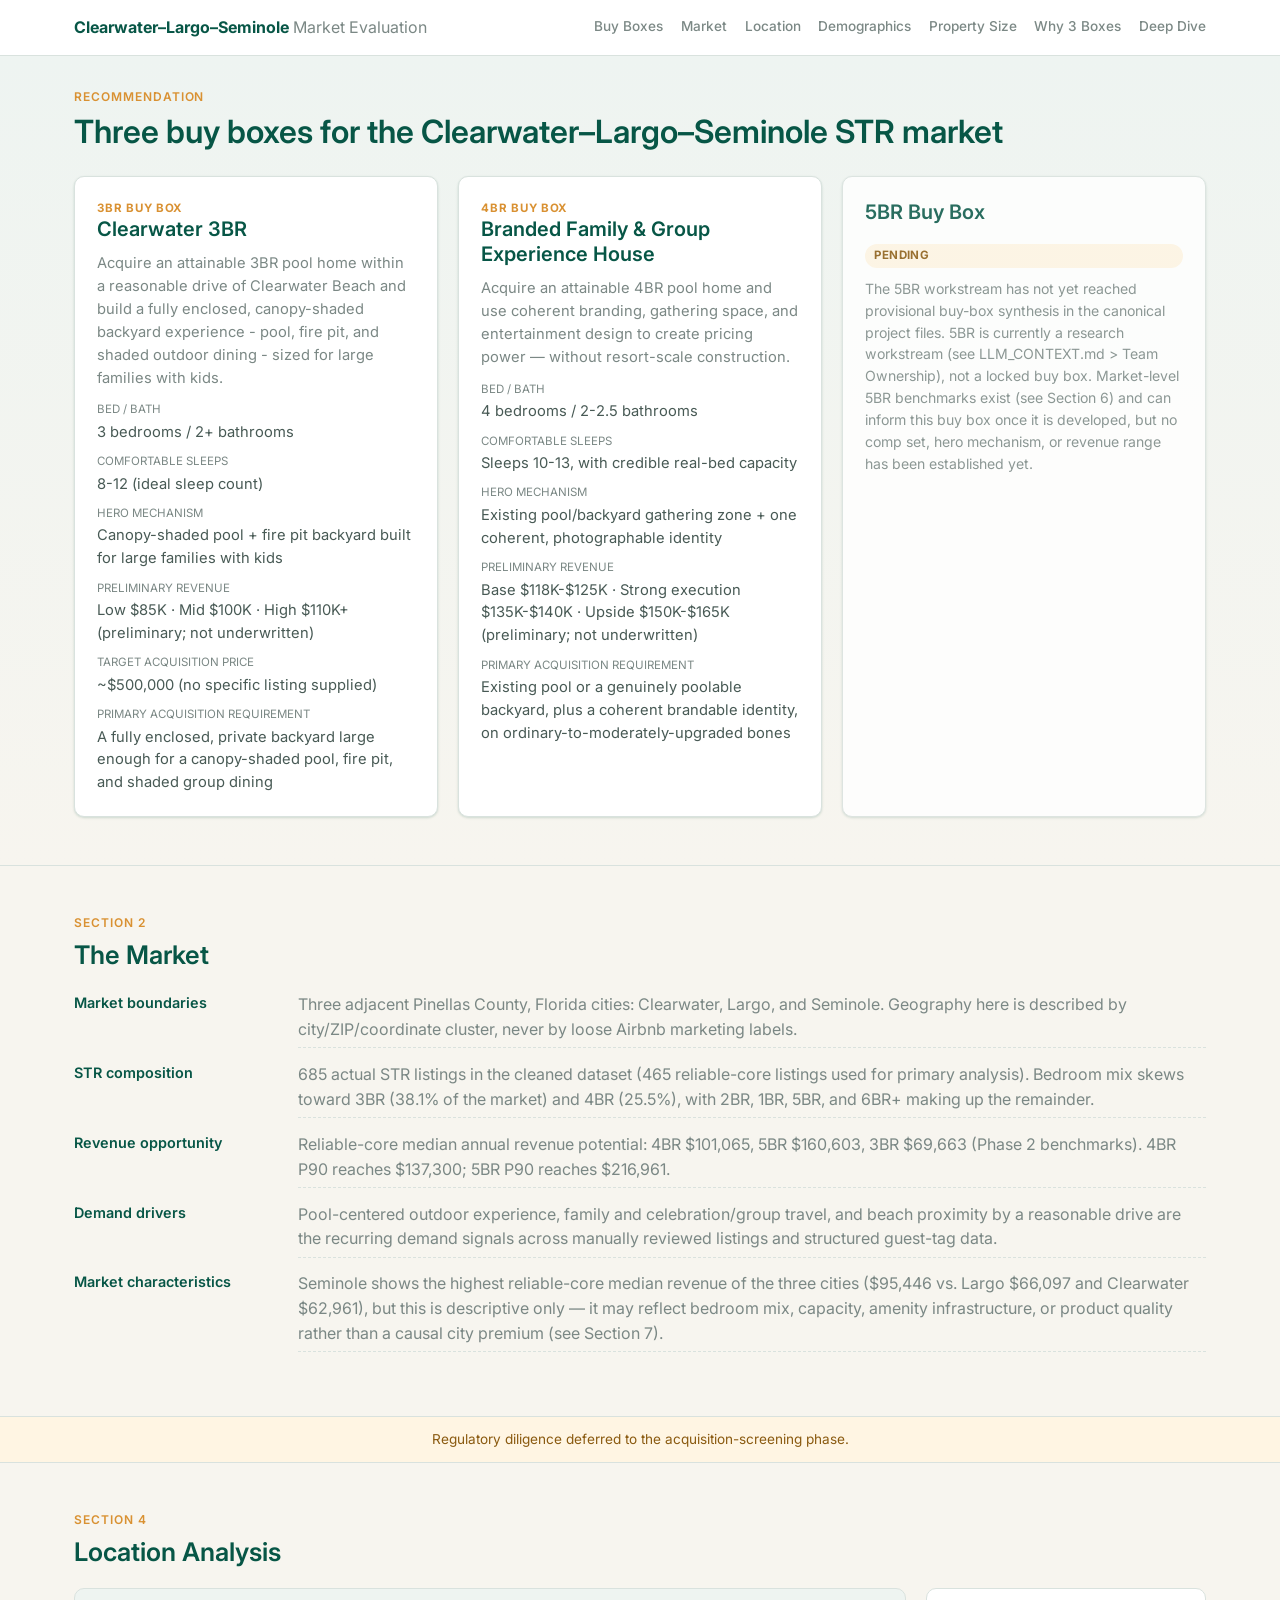
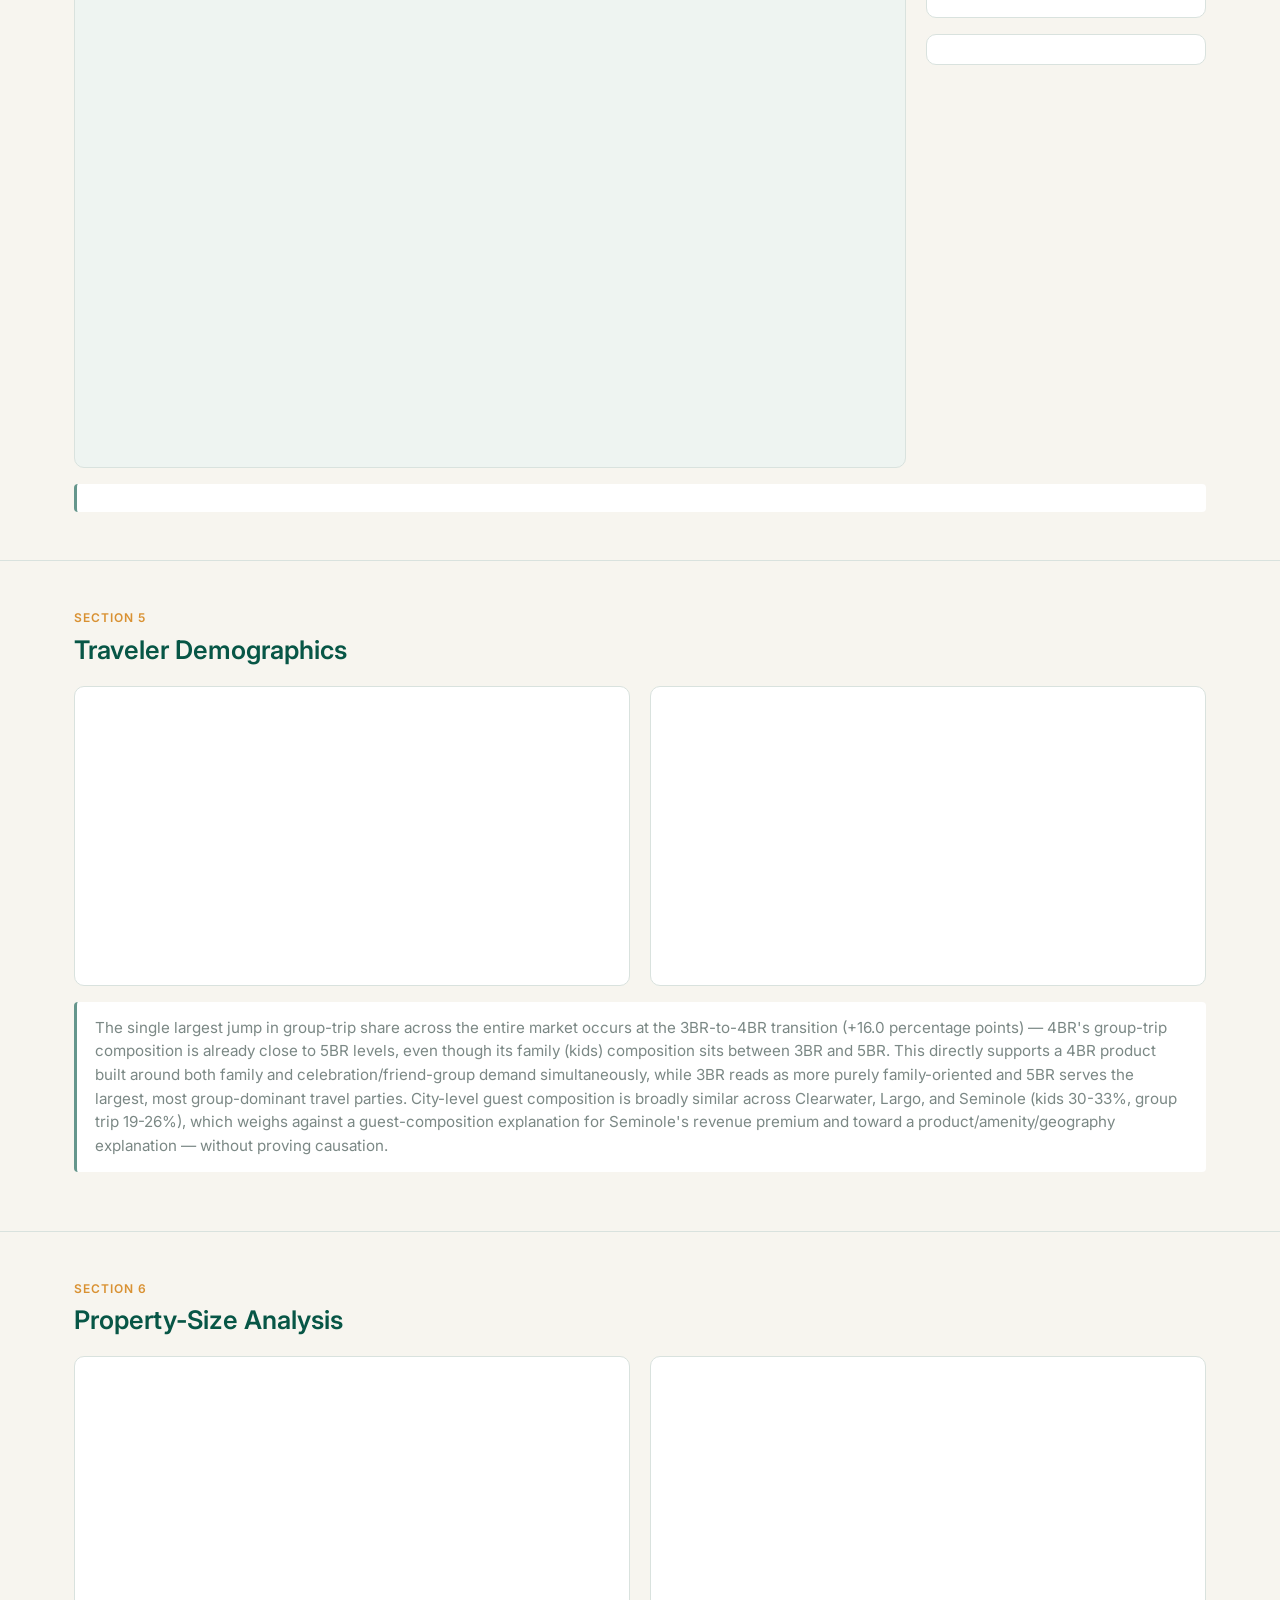
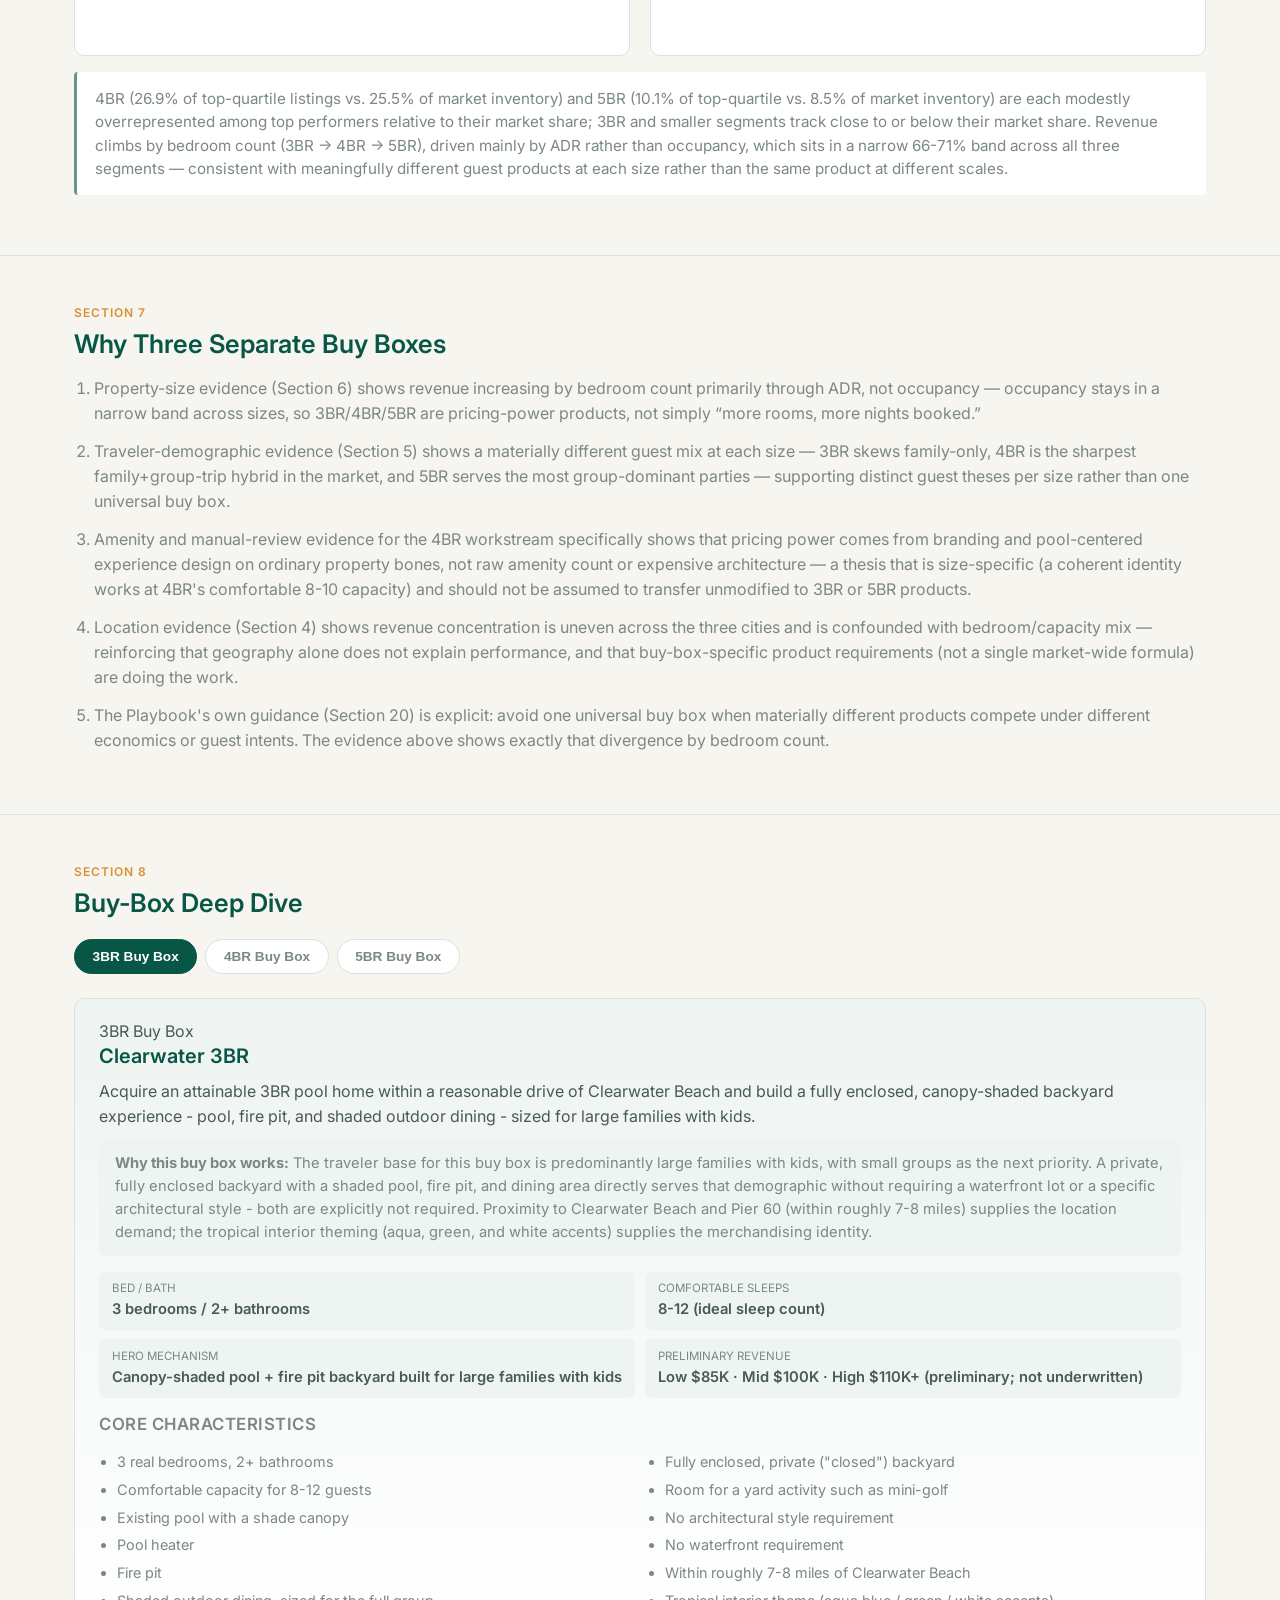
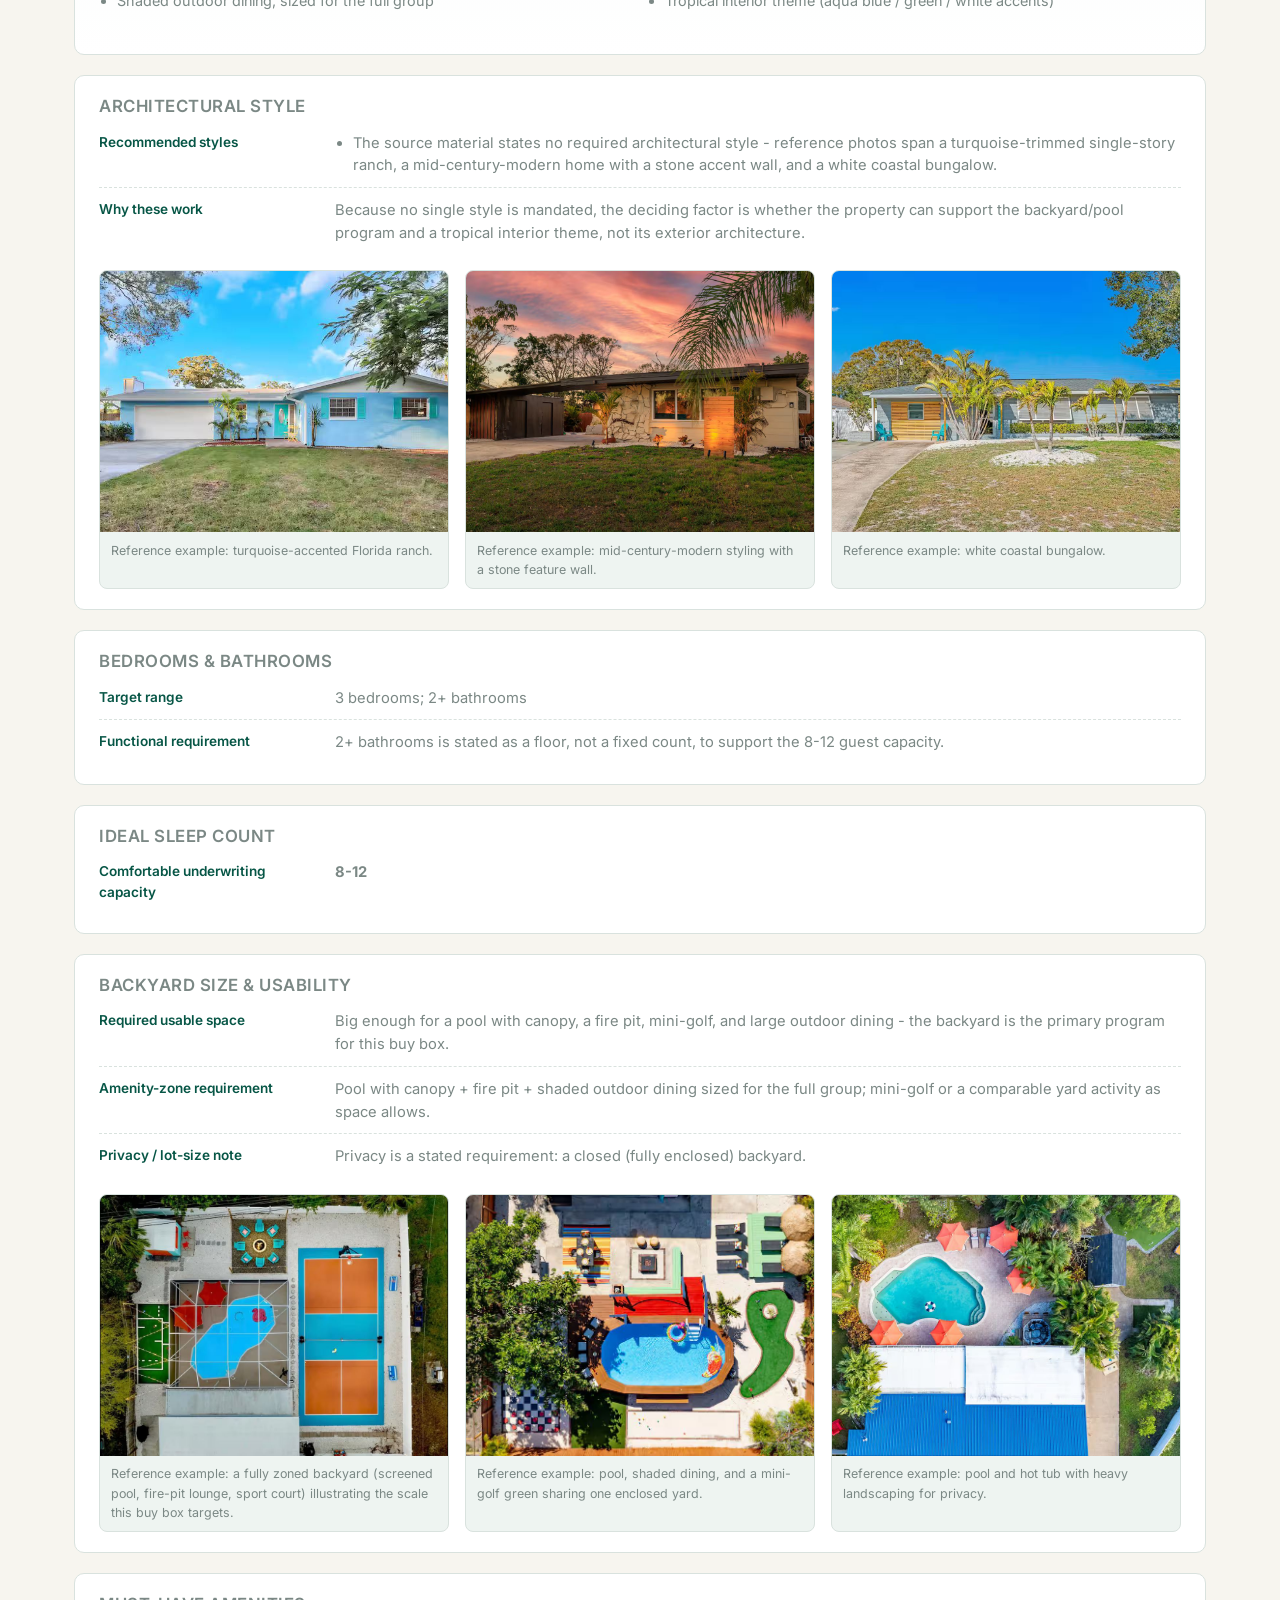
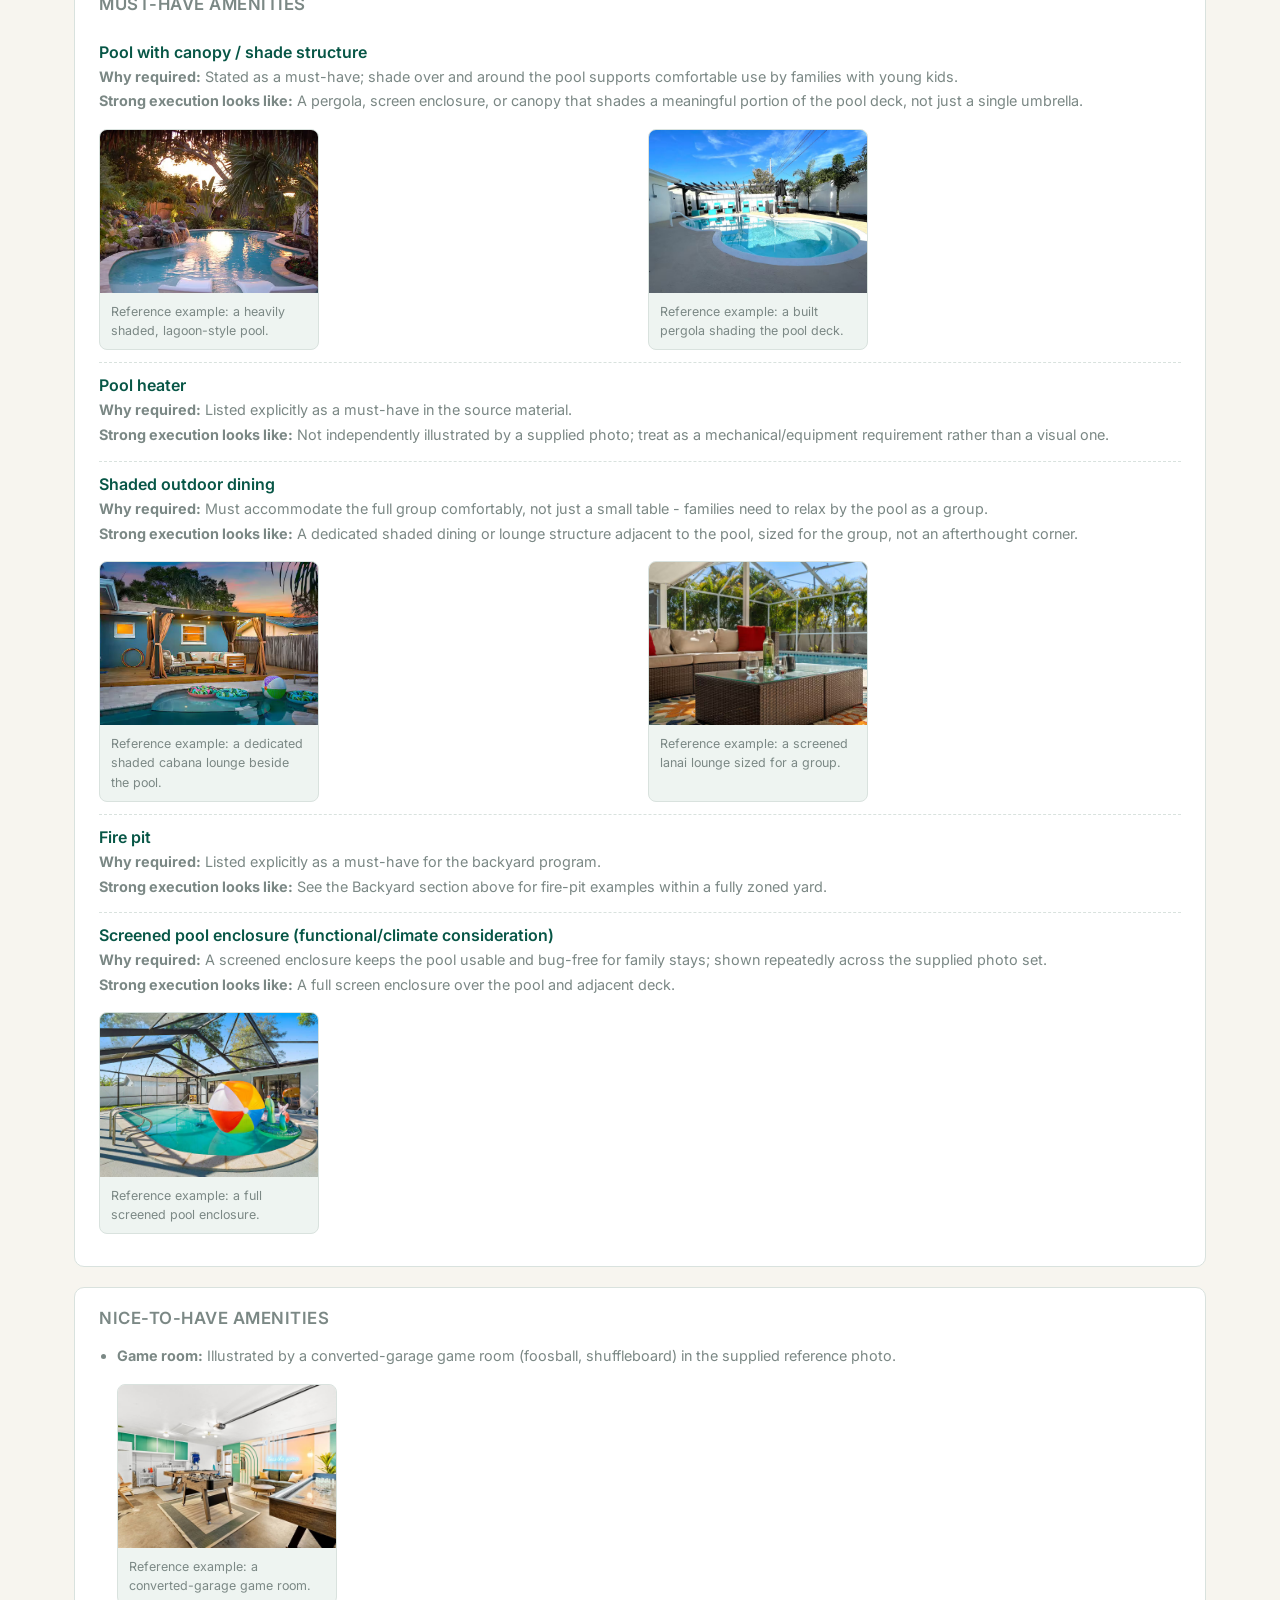
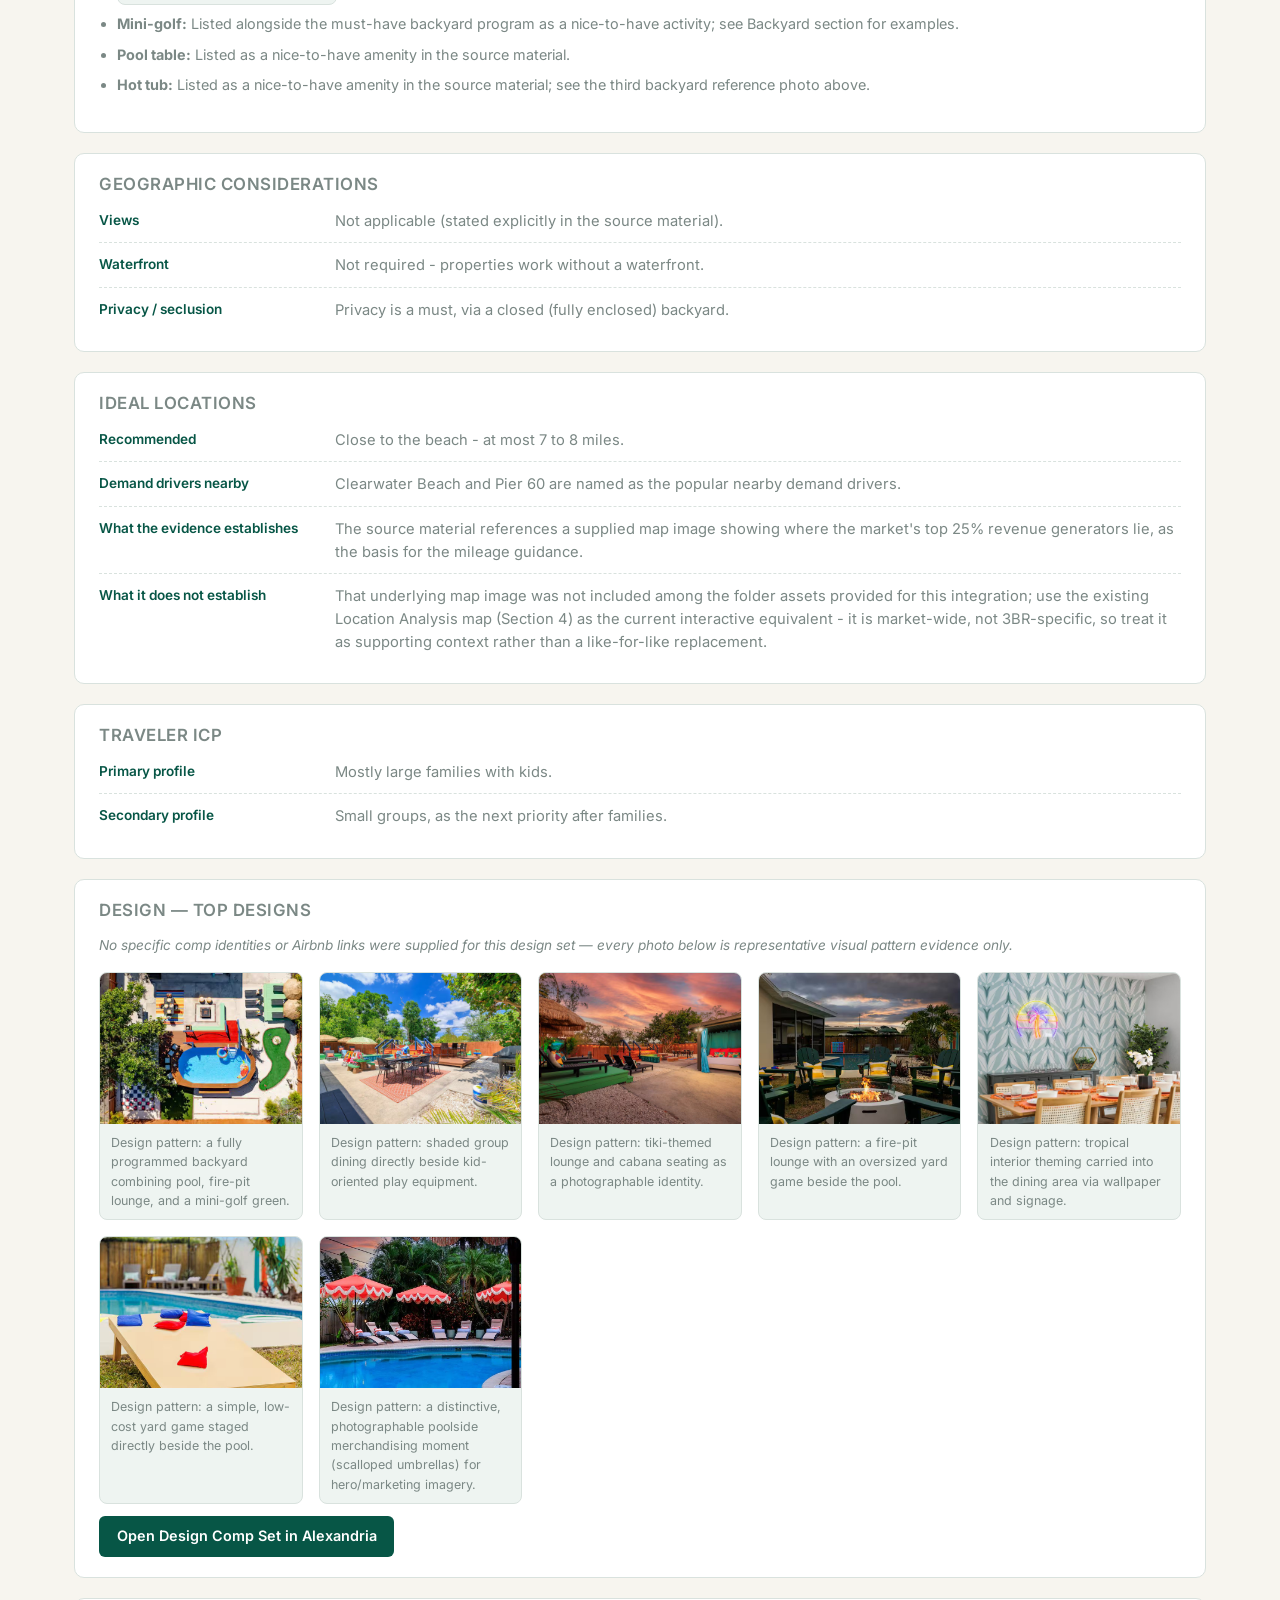
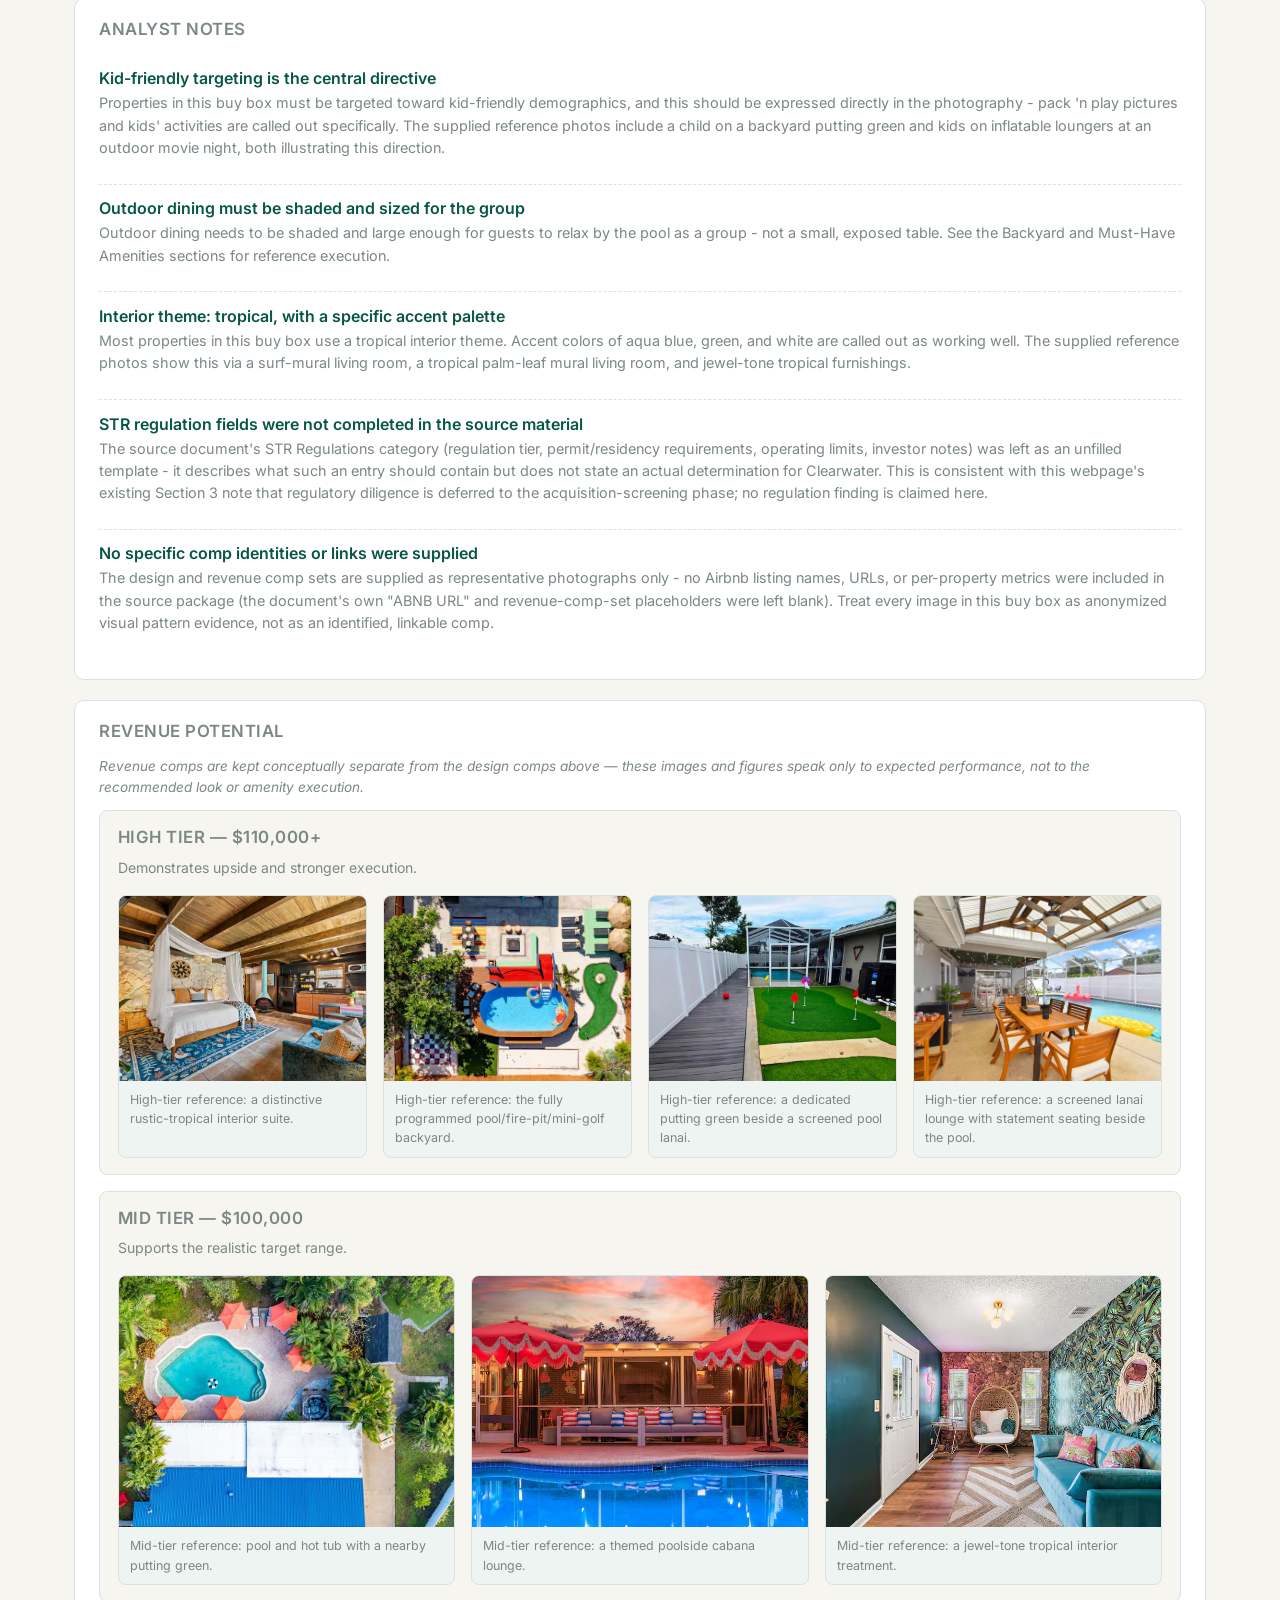
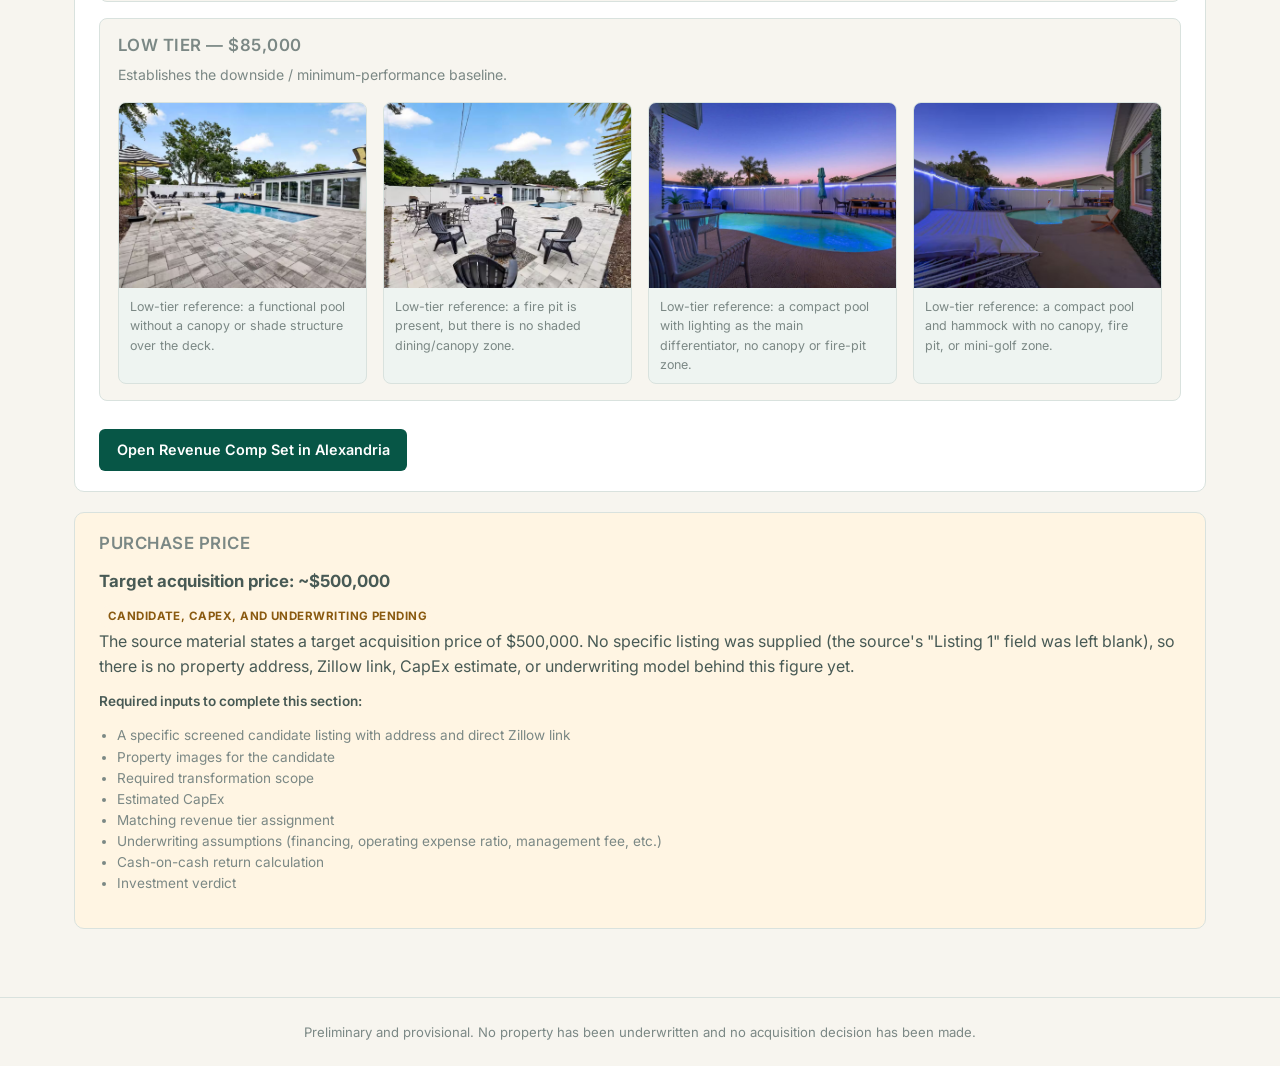
==== index.html @ 5ae0baf9 "Deploy presentation webpage" ====
<!doctype html>
<html lang="en">
<head>
<meta charset="utf-8" />
<meta name="viewport" content="width=device-width, initial-scale=1" />
<title>Clearwater–Largo–Seminole Market Evaluation</title>
<link rel="stylesheet" href="https://unpkg.com/leaflet@1.9.4/dist/leaflet.css" />
<link rel="preconnect" href="https://fonts.googleapis.com" />
<link href="https://fonts.googleapis.com/css2?family=Inter:wght@400;500;600;700&display=swap" rel="stylesheet" />
<link rel="stylesheet" href="css/styles.css" />
</head>
<body>

<header class="site-header">
  <div class="site-header__inner">
    <div class="site-header__title">Clearwater–Largo–Seminole <span>Market Evaluation</span></div>
    <nav class="site-nav">
      <a href="#declaration">Buy Boxes</a>
      <a href="#market">Market</a>
      <a href="#map">Location</a>
      <a href="#demographics">Demographics</a>
      <a href="#property-size">Property Size</a>
      <a href="#justification">Why 3 Boxes</a>
      <a href="#deep-dive">Deep Dive</a>
    </nav>
  </div>
</header>

<main>

  <!-- Section 1: Buy-box declaration -->
  <section id="declaration" class="section section--hero">
    <div class="container">
      <p class="section-kicker">Recommendation</p>
      <h1>Three buy boxes for the Clearwater–Largo–Seminole STR market</h1>
      <div id="buybox-declarations" class="declarations-grid"></div>
    </div>
  </section>

  <!-- Section 2: Market introduction -->
  <section id="market" class="section">
    <div class="container">
      <p class="section-kicker">Section 2</p>
      <h2>The Market</h2>
      <div id="market-intro-body"></div>
    </div>
  </section>

  <!-- Section 3: Regulations (minimal, unobtrusive) -->
  <section id="regulations" class="section section--note">
    <div class="container">
      <p id="regulations-note" class="regulation-note"></p>
    </div>
  </section>

  <!-- Section 4: Location analysis -->
  <section id="map" class="section">
    <div class="container">
      <p class="section-kicker">Section 4</p>
      <h2>Location Analysis</h2>
      <div class="map-layout">
        <div id="leaflet-map" class="map-canvas" role="img" aria-label="Interactive map of Clearwater, Largo, and Seminole STR listings by revenue tier"></div>
        <aside class="map-sidebar">
          <div id="map-legend" class="map-legend"></div>
          <div id="map-filters" class="map-filters"></div>
        </aside>
      </div>
      <div id="map-interpretation" class="section-interpretation"></div>
    </div>
  </section>

  <!-- Section 5: Traveler demographics -->
  <section id="demographics" class="section">
    <div class="container">
      <p class="section-kicker">Section 5</p>
      <h2>Traveler Demographics</h2>
      <div class="chart-row">
        <div class="chart-card"><canvas id="chart-demographics-market"></canvas></div>
        <div class="chart-card"><canvas id="chart-demographics-bedroom"></canvas></div>
      </div>
      <p id="demographics-interpretation" class="section-interpretation"></p>
    </div>
  </section>

  <!-- Section 6: Property-size analysis -->
  <section id="property-size" class="section">
    <div class="container">
      <p class="section-kicker">Section 6</p>
      <h2>Property-Size Analysis</h2>
      <div class="chart-row">
        <div class="chart-card"><canvas id="chart-size-distribution"></canvas></div>
        <div class="chart-card"><canvas id="chart-size-revenue"></canvas></div>
      </div>
      <p id="property-size-interpretation" class="section-interpretation"></p>
    </div>
  </section>

  <!-- Section 7: Justification for the buy-box split -->
  <section id="justification" class="section">
    <div class="container">
      <p class="section-kicker">Section 7</p>
      <h2>Why Three Separate Buy Boxes</h2>
      <ol id="justification-list" class="justification-list"></ol>
    </div>
  </section>

  <!-- Section 8: Deep dive per buy box -->
  <section id="deep-dive" class="section">
    <div class="container">
      <p class="section-kicker">Section 8</p>
      <h2>Buy-Box Deep Dive</h2>
      <div id="deep-dive-tabs" class="tabs"></div>
      <div id="deep-dive-content"></div>
    </div>
  </section>

</main>

<footer class="site-footer">
  <div class="container">
    <p>Preliminary and provisional. No property has been underwritten and no acquisition decision has been made.</p>
  </div>
</footer>

<!-- Shared lightbox: reused by every real-photo gallery on the page (see render.js openLightbox/closeLightbox). -->
<div id="lightbox" class="lightbox" aria-hidden="true" role="dialog" aria-modal="true" aria-label="Expanded image">
  <button type="button" class="lightbox__close" aria-label="Close image" onclick="closeLightbox()">&times;</button>
  <figure class="lightbox__figure">
    <img id="lightbox-image" src="" alt="" />
    <figcaption id="lightbox-caption"></figcaption>
  </figure>
</div>

<script src="https://unpkg.com/leaflet@1.9.4/dist/leaflet.js"></script>
<script src="https://cdn.jsdelivr.net/npm/chart.js@4.4.4/dist/chart.umd.min.js"></script>
<script src="js/data.js"></script>
<script src="js/render.js"></script>
<script src="js/charts.js"></script>
<script src="js/map.js"></script>
<script src="js/main.js"></script>
</body>
</html>
---- css/styles.css ----
/* ============================================================
   Design tokens — STR Search-inspired brand theme (2026-08-24)

   The `--brand-*` / `--text-*` / `--border-subtle` / `--status-*` tokens are
   the reusable brand palette. Every component in this stylesheet (3BR's
   legacy sections and 4BR's BuyBox-V.2 sections alike) reads only from the
   semantic `--color-*` tokens below, which are bridged onto the brand
   palette here — so the whole site re-themes from this one block, with no
   component-level, content, or structural changes required anywhere else.
   Two shades (`--color-primary-light`, `--color-text-muted`) and one border
   (`--brand-gold-border`) are derived from the brand colors via `color-mix()`
   rather than separately hand-picked, to keep the palette internally
   coherent. This is a visual theme only — it changes no wording, data,
   images, section order, or chart/map data colors.
   ============================================================ */
:root {
  /* Brand palette (STR Search-inspired) */
  --brand-green: #075646;
  --brand-green-dark: #043f35;
  --brand-gold: #ecaa4a;
  --brand-gold-dark: #d99132;
  --brand-gold-border: color-mix(in srgb, var(--brand-gold) 55%, white);
  --brand-cream: #f7f5ef;
  --brand-surface: #eef4f1;
  --brand-white: #ffffff;
  --text-primary: #0b4b40;
  --text-secondary: #485a55;
  --border-subtle: #d9e2de;
  --status-pending-bg: #fff5e3;
  --status-pending-text: #8a5a10; /* darkened from the lighter brand golds for accessible contrast on --status-pending-bg, while staying in the same warm-gold family */

  /* Semantic tokens (consumed throughout the stylesheet) */
  --color-bg: var(--brand-cream);
  --color-surface: var(--brand-white);
  --color-border: var(--border-subtle);
  --color-text: var(--text-secondary);
  --color-text-muted: color-mix(in srgb, var(--text-secondary) 72%, white);
  --color-primary: var(--brand-green);
  --color-primary-light: color-mix(in srgb, var(--brand-green) 62%, white);
  --color-accent: var(--brand-gold-dark);
  --color-danger: #b5482e;
  --color-pending-bg: var(--status-pending-bg);
  --color-pending-text: var(--status-pending-text);
  --radius: 10px;
  --shadow: 0 1px 3px rgba(7, 86, 70, 0.1), 0 1px 2px rgba(7, 86, 70, 0.08);
  --max-width: 1180px;
  font-size: 16px;
}

* { box-sizing: border-box; }

html { scroll-behavior: smooth; }

body {
  margin: 0;
  font-family: "Inter", "Segoe UI", system-ui, sans-serif;
  background: var(--color-bg);
  color: var(--color-text);
  line-height: 1.55;
}

h1, h2, h3, h4, h5 { font-weight: 600; line-height: 1.25; margin: 0 0 0.5em; color: var(--color-primary); }
h1 { font-size: 2rem; }
h2 { font-size: 1.6rem; }
h3 { font-size: 1.25rem; }
h4 { font-size: 1.05rem; text-transform: uppercase; letter-spacing: 0.03em; color: var(--color-text-muted); }
h5 { font-size: 1rem; margin-bottom: 0.25em; }
p { margin: 0 0 0.75em; color: var(--color-text); }
a { color: var(--color-primary-light); }

.container { max-width: var(--max-width); margin: 0 auto; padding: 0 1.5rem; }
.section { padding: 3rem 0; border-bottom: 1px solid var(--color-border); }
.section--hero { background: linear-gradient(180deg, var(--brand-surface) 0%, var(--color-bg) 100%); padding-top: 2rem; }
.section--note { padding: 0.75rem 0; background: var(--color-pending-bg); border-bottom: 1px solid var(--color-border); }
.section-kicker { text-transform: uppercase; font-size: 0.75rem; letter-spacing: 0.08em; color: var(--color-accent); font-weight: 600; margin-bottom: 0.35rem; }
.section-interpretation { margin-top: 1rem; padding: 0.9rem 1.1rem; background: var(--color-surface); border-left: 3px solid var(--color-primary-light); border-radius: 4px; color: var(--color-text-muted); font-size: 0.95rem; }

/* ============================================================
   Header / nav
   ============================================================ */
.site-header { position: sticky; top: 0; z-index: 50; background: var(--color-surface); border-bottom: 1px solid var(--color-border); }
.site-header__inner { max-width: var(--max-width); margin: 0 auto; padding: 0.75rem 1.5rem; display: flex; align-items: center; justify-content: space-between; flex-wrap: wrap; gap: 0.75rem; }
.site-header__title { font-weight: 700; color: var(--color-primary); font-size: 1rem; }
.site-header__title span { font-weight: 400; color: var(--color-text-muted); }
.site-nav { display: flex; gap: 1.1rem; flex-wrap: wrap; }
.site-nav a { text-decoration: none; font-size: 0.85rem; font-weight: 500; color: var(--color-text-muted); padding: 0.25rem 0; border-bottom: 2px solid transparent; }
.site-nav a:hover, .site-nav__link--active { color: var(--color-primary); border-color: var(--color-accent); }

/* ============================================================
   Section 1: buy-box declarations
   ============================================================ */
.declarations-grid { display: grid; grid-template-columns: repeat(3, 1fr); gap: 1.25rem; margin-top: 1.5rem; }
.declaration-card { background: var(--color-surface); border: 1px solid var(--color-border); border-radius: var(--radius); padding: 1.4rem; box-shadow: var(--shadow); }
.declaration-card--pending { display: flex; flex-direction: column; gap: 0.6rem; opacity: 0.85; }
.declaration-card__eyebrow { font-size: 0.72rem; text-transform: uppercase; letter-spacing: 0.06em; color: var(--color-accent); font-weight: 700; }
.declaration-card__thesis { color: var(--color-text-muted); font-size: 0.92rem; }
.declaration-card__specs { margin: 0.75rem 0 0; }
.declaration-card__specs dt { font-size: 0.72rem; text-transform: uppercase; color: var(--color-text-muted); margin-top: 0.6rem; }
.declaration-card__specs dd { margin: 0.1rem 0 0; font-size: 0.92rem; }
.declaration-card__pending-note { font-size: 0.88rem; color: var(--color-text-muted); }

/* ============================================================
   Badges / buttons
   ============================================================ */
.badge { display: inline-block; font-size: 0.72rem; font-weight: 700; text-transform: uppercase; letter-spacing: 0.04em; padding: 0.2rem 0.55rem; border-radius: 999px; }
.badge--pending { background: var(--color-pending-bg); color: var(--color-pending-text); }
.btn { display: inline-block; padding: 0.6rem 1.1rem; border-radius: 6px; font-weight: 600; font-size: 0.9rem; text-decoration: none; margin-top: 0.75rem; }
.btn--alexandria { background: var(--color-primary); color: #fff; }
.btn--alexandria:hover { background: var(--color-primary-light); }
.btn--pending { background: var(--color-border); color: var(--color-text-muted); cursor: not-allowed; pointer-events: none; }

/* ============================================================
   Section 2 / market intro
   ============================================================ */
.intro-grid { display: grid; grid-template-columns: 200px 1fr; gap: 0.5rem 1.5rem; margin-top: 1rem; }
.intro-grid dt { font-weight: 600; color: var(--color-primary); font-size: 0.9rem; padding-top: 0.35rem; }
.intro-grid dd { margin: 0; padding: 0.35rem 0; border-bottom: 1px dashed var(--color-border); color: var(--color-text-muted); }

.regulation-note { margin: 0; font-size: 0.85rem; color: var(--color-pending-text); text-align: center; }

/* ============================================================
   Section 4: map
   ============================================================ */
.map-layout { display: grid; grid-template-columns: 1fr 280px; gap: 1.25rem; margin-top: 1.25rem; }
.map-canvas { height: 480px; border-radius: var(--radius); overflow: hidden; border: 1px solid var(--color-border); background: var(--brand-surface); }
.map-sidebar { display: flex; flex-direction: column; gap: 1rem; }
.map-legend, .map-filters { background: var(--color-surface); border: 1px solid var(--color-border); border-radius: var(--radius); padding: 0.9rem 1rem; }
.legend-row, .filter-row { display: flex; align-items: center; gap: 0.5rem; font-size: 0.85rem; margin: 0.4rem 0; }
.legend-swatch { width: 12px; height: 12px; border-radius: 50%; display: inline-block; }
.legend-swatch--outlined { border: 2px solid #111827; background: transparent; }
.legend-note { font-size: 0.75rem; color: var(--color-text-muted); margin-top: 0.5rem; }
.filter-row--featured { border-top: 1px solid var(--color-border); margin-top: 0.6rem; padding-top: 0.6rem; }
.map-error { color: var(--color-danger); font-size: 0.85rem; }

/* ============================================================
   Charts
   ============================================================ */
.chart-row { display: grid; grid-template-columns: 1fr 1fr; gap: 1.25rem; margin-top: 1.25rem; }
.chart-card { background: var(--color-surface); border: 1px solid var(--color-border); border-radius: var(--radius); padding: 1rem; height: 300px; }

/* ============================================================
   Section 7: justification
   ============================================================ */
.justification-list { margin: 1rem 0 0; padding-left: 1.25rem; }
.justification-list li { margin-bottom: 0.85rem; color: var(--color-text-muted); }

/* ============================================================
   Section 8: deep dive
   ============================================================ */
.tabs { display: flex; gap: 0.5rem; margin: 1.25rem 0 1.5rem; flex-wrap: wrap; }
.tab { border: 1px solid var(--color-border); background: var(--color-surface); padding: 0.55rem 1.1rem; border-radius: 999px; font-weight: 600; font-size: 0.85rem; cursor: pointer; color: var(--color-text-muted); }
.tab--active { background: var(--color-primary); color: #fff; border-color: var(--color-primary); }

.deep-dive--pending { background: var(--color-surface); border: 1px dashed var(--color-border); border-radius: var(--radius); padding: 1.5rem; }
.deep-dive__structure-note { font-size: 0.85rem; color: var(--color-text-muted); font-style: italic; }

.dd-block { background: var(--color-surface); border: 1px solid var(--color-border); border-radius: var(--radius); padding: 1.25rem 1.5rem; margin-bottom: 1.25rem; }
.dd-block--identity { background: linear-gradient(180deg, var(--brand-surface), var(--color-surface)); }
.dd-block__title { margin-bottom: 0.9rem; }
.dd-rows { display: grid; gap: 0.7rem; }
.dd-row { display: grid; grid-template-columns: 220px 1fr; gap: 1rem; padding-bottom: 0.6rem; border-bottom: 1px dashed var(--color-border); }
.dd-row:last-child { border-bottom: none; }
.dd-row__label { font-weight: 600; font-size: 0.85rem; color: var(--color-primary); }
.dd-row__value { color: var(--color-text-muted); font-size: 0.92rem; }
.dd-row__value ul { margin: 0; padding-left: 1.1rem; }
.dd-block__images { display: flex; gap: 0.75rem; margin-top: 1rem; flex-wrap: wrap; }

.spec-grid { display: grid; grid-template-columns: repeat(2, 1fr); gap: 0.6rem; margin: 1rem 0; }
.spec-row { background: var(--brand-surface); border-radius: 6px; padding: 0.55rem 0.8rem; display: flex; flex-direction: column; }
.spec-row__label { font-size: 0.72rem; text-transform: uppercase; color: var(--color-text-muted); }
.spec-row__value { font-weight: 600; font-size: 0.92rem; }
.core-characteristics { columns: 2; column-gap: 2rem; padding-left: 1.1rem; }
.core-characteristics li { break-inside: avoid; margin-bottom: 0.35rem; font-size: 0.9rem; color: var(--color-text-muted); }

.amenity-row { padding: 0.75rem 0; border-bottom: 1px dashed var(--color-border); }
.amenity-row:last-child { border-bottom: none; }
.amenity-row p { font-size: 0.9rem; color: var(--color-text-muted); margin: 0.15rem 0; }
.nice-to-have-list { padding-left: 1.1rem; }
.nice-to-have-list li { margin-bottom: 0.5rem; font-size: 0.9rem; color: var(--color-text-muted); }

.analyst-note { padding: 0.85rem 0; border-bottom: 1px dashed var(--color-border); }
.analyst-note:last-child { border-bottom: none; }
.analyst-note h5 { color: var(--color-primary); }
.analyst-note p { font-size: 0.9rem; color: var(--color-text-muted); }

.tier-card { background: var(--brand-cream); border: 1px solid var(--color-border); border-radius: 8px; padding: 1rem 1.1rem; margin-bottom: 1rem; }
.tier-card__quality { font-size: 0.88rem; color: var(--color-text-muted); }
.tier-card__comps { display: grid; grid-template-columns: repeat(auto-fit, minmax(240px, 1fr)); gap: 1rem; margin-top: 0.75rem; }

.comp-grid { display: grid; grid-template-columns: repeat(3, 1fr); gap: 1.1rem; }
.comp-card { background: var(--color-surface); border: 1px solid var(--color-border); border-radius: 8px; overflow: hidden; display: flex; flex-direction: column; }
.comp-card--pending { align-items: flex-start; justify-content: center; padding: 1rem; gap: 0.5rem; }
.comp-card__body { padding: 0.9rem 1rem; }
.comp-card__title { font-size: 0.82rem; color: var(--color-text-muted); margin-bottom: 0.4rem; }
.comp-card__location { font-size: 0.76rem; color: var(--color-text-muted); margin: -0.3rem 0 0.4rem; text-transform: uppercase; letter-spacing: 0.03em; }
.comp-card__link { display: inline-block; font-size: 0.82rem; font-weight: 600; margin-bottom: 0.6rem; }
.comp-card__metrics { list-style: none; padding: 0; margin: 0 0 0.6rem; display: grid; grid-template-columns: 1fr 1fr; gap: 0.2rem 0.5rem; font-size: 0.82rem; color: var(--color-text-muted); }
.comp-card__role, .comp-card__proves, .comp-card__replicate, .comp-card__limitation { font-size: 0.82rem; margin: 0.3rem 0; }
.comp-card__limitation { color: var(--color-danger); }

.img-placeholder { display: flex; flex-direction: column; align-items: center; justify-content: center; text-align: center; gap: 0.3rem; height: 140px; background: repeating-linear-gradient(135deg, var(--brand-surface), var(--brand-surface) 10px, var(--brand-surface) 10px, var(--brand-surface) 20px); text-decoration: none; color: var(--color-primary); font-weight: 600; font-size: 0.85rem; padding: 0.5rem; }
.img-placeholder--small { height: 90px; width: 140px; flex: 0 0 auto; }
.img-placeholder__cta { font-size: 0.72rem; font-weight: 500; color: var(--color-text-muted); }

.needed-fields-list__label { font-size: 0.85rem; font-weight: 600; margin-top: 0.75rem; }
.needed-fields-list { padding-left: 1.1rem; font-size: 0.85rem; color: var(--color-text-muted); }
.dd-block--pending-price { background: var(--color-pending-bg); }

/* ============================================================
   4BR narrative-flow variants: low-tier contrast + premium callout
   ============================================================ */
.dd-block--contrast { border-left: 3px solid var(--color-danger); background: #fdf6f4; }
.dd-block--contrast .dd-block__title { color: var(--color-danger); }
.dd-block--premium { border: 1px dashed var(--color-accent); background: var(--status-pending-bg); }
.dd-block--premium .dd-block__title { color: var(--color-accent); }
.dd-block--compact { padding: 1.25rem 1.5rem; }
.dd-block--compact .dd-rows { gap: 0.4rem; }

/* ============================================================
   BuyBox Template V.2 (4BR only) — scoped entirely under `.bb2` so 3BR's
   legacy `.dd-block`/`.dd-row` styling above is completely unaffected.
   ============================================================ */
/* Widen only the specific `.container` that holds the BuyBox V.2 (4BR) content -
   `:has()` makes this self-scoping: it only matches while `.bb2` is actually
   rendered inside it (i.e. the 4BR tab is active), and has zero effect on the
   3BR tab's identical `.container`, which never contains a `.bb2` descendant. */
.container:has(.bb2) { max-width: 1400px; }

.bb2 {
  font-size: 1.08rem;
  overflow-x: hidden; /* safety net: sub-pixel/rounding overflow never leaks into page-level horizontal scroll */
}
.bb2 .dd-block { padding: 2rem 2.25rem; margin-bottom: 1.75rem; border-radius: 14px; overflow-x: hidden; }
.bb2 .dd-block__title { font-size: 1.35rem; letter-spacing: 0.01em; text-transform: none; color: var(--color-primary); margin-bottom: 1.1rem; }
.bb2 .dd-row__label { font-size: 0.92rem; }
.bb2 .dd-row__value { font-size: 1.02rem; }
.bb2 p, .bb2 li { font-size: 1.02rem; line-height: 1.65; }
.bb2 h5 { font-size: 1.05rem; }

.bb2-hero {
  display: grid;
  grid-template-columns: 1.1fr 1fr;
  align-items: stretch;
  background: var(--color-surface);
  border: 1px solid var(--color-border);
  border-radius: 16px;
  overflow: hidden;
  margin: 1.5rem 0 2rem;
  box-shadow: var(--shadow);
}
.bb2-hero__media { min-height: 320px; }
.bb2-hero__media .photo-figure, .bb2-hero__media .photo-figure__trigger { height: 100%; aspect-ratio: auto; border-radius: 0; border: none; }
.bb2-hero__body { padding: 2.25rem 2.5rem; display: flex; flex-direction: column; justify-content: center; gap: 1rem; }
.bb2-hero__status { align-self: flex-start; }
.bb2-hero__title { font-size: 2.1rem; margin: 0.1rem 0 0.3rem; }
.bb2-hero__thesis { font-size: 1.12rem; color: var(--color-text-muted); margin: 0; }
.bb2-hero__why { font-size: 0.95rem; color: var(--color-text-muted); background: var(--brand-surface); border-radius: 6px; padding: 0.7rem 0.9rem; margin: 0; }

.bb2-chip-row { display: flex; flex-wrap: wrap; gap: 0.55rem; }
.bb2-chip { background: var(--brand-surface); border: 1px solid var(--color-border); border-radius: 999px; padding: 0.45rem 1rem; font-size: 0.9rem; font-weight: 600; color: var(--color-primary); }
.bb2-chip--revenue { background: var(--color-pending-bg); color: var(--color-pending-text); border-color: var(--brand-gold-border); }
.bb2-chip-row--revenue { margin-top: 0.15rem; }

.bb2-grid-2 { display: grid; grid-template-columns: 1fr 1fr; gap: 2.25rem; }
.bb2-grid-2 > div { min-width: 0; }

/* ------------------------------------------------------------
   Amenities (2026-08-24 redesign): two panels, three-tier finished-product
   visual hierarchy, and an evidence strip. No per-item images - those
   properties' photos live in the Design Playbook instead.
   ------------------------------------------------------------ */
.bb2-amenity-panels { display: grid; grid-template-columns: 1fr 1.4fr; gap: 1.75rem; align-items: start; }
.bb2-amenity-panel { background: var(--brand-cream); border: 1px solid var(--color-border); border-radius: 12px; padding: 1.5rem 1.6rem; min-width: 0; }
.bb2-amenity-panel__title { color: var(--color-primary); font-size: 1.1rem; margin: 0 0 0.4rem; text-transform: none; letter-spacing: 0; }
.bb2-amenity-panel__intro { font-size: 0.92rem; color: var(--color-text-muted); margin: 0 0 1.1rem; }

.bb2-checklist { list-style: none; margin: 0; padding: 0; display: flex; flex-direction: column; gap: 0.55rem; }
.bb2-checklist li { font-size: 0.95rem; color: var(--color-text); padding-left: 1.5rem; position: relative; line-height: 1.5; }
.bb2-checklist li::before { position: absolute; left: 0; top: 0.05em; font-weight: 700; }
.bb2-checklist li::before { content: "•"; color: var(--color-text-muted); }
.bb2-checklist--check li::before { content: "✓"; color: var(--color-primary-light); }
.bb2-checklist--star li::before { content: "★"; color: var(--color-accent); font-size: 0.85em; }
.bb2-checklist--grid { display: grid; grid-template-columns: 1fr 1fr; gap: 0.55rem 1.25rem; }

.bb2-tier { margin-top: 1.4rem; }
.bb2-tier:first-of-type { margin-top: 0; }
.bb2-tier__title { font-size: 0.82rem; text-transform: uppercase; letter-spacing: 0.04em; color: var(--color-text-muted); margin: 0 0 0.7rem; }
.bb2-tier--baseline .bb2-tier__title { color: var(--color-primary); font-weight: 700; }
.bb2-tier--preferred { background: var(--status-pending-bg); border: 1px solid var(--brand-gold-border); border-radius: 10px; padding: 1rem 1.15rem; }
.bb2-tier--optional { margin-top: 1.25rem; }

.bb2-chip--optional { background: var(--brand-surface); color: var(--color-text-muted); font-weight: 500; border-color: var(--color-border); }
.bb2-chip--optional::before { content: "+ "; color: var(--color-primary-light); font-weight: 700; }

.bb2-evidence-strip {
  margin-top: 1.5rem;
  background: var(--brand-surface);
  border-left: 3px solid var(--color-primary-light);
  border-radius: 8px;
  padding: 0.8rem 1.1rem;
  display: flex;
  flex-wrap: wrap;
  align-items: baseline;
  gap: 0.4rem 0.7rem;
}
.bb2-evidence-strip__label { font-size: 0.72rem; font-weight: 700; text-transform: uppercase; letter-spacing: 0.04em; color: var(--color-primary); background: #fff; border-radius: 999px; padding: 0.2rem 0.6rem; }
.bb2-evidence-strip__stats { font-size: 0.92rem; color: var(--color-text); font-weight: 500; }
.bb2-evidence-strip__caveat { flex-basis: 100%; font-size: 0.78rem; color: var(--color-text-muted); }

@media (max-width: 960px) {
  .bb2-amenity-panels { grid-template-columns: 1fr; }
}
@media (max-width: 600px) {
  .bb2-checklist--grid { grid-template-columns: 1fr; }
  .bb2-amenity-panel { padding: 1.1rem 1.15rem; }
}

.bb2-playbook-grid { display: grid; grid-template-columns: repeat(3, 1fr); gap: 1.5rem; margin: 1.25rem 0 2rem; }
.bb2-mechanism-card { margin: 0; background: var(--color-surface); border: 1px solid var(--color-border); border-radius: 12px; overflow: hidden; }
.bb2-mechanism-card .photo-figure__trigger { aspect-ratio: 4 / 3; cursor: zoom-in; }
.bb2-mechanism-card__caption { padding: 1.1rem 1.2rem; display: flex; flex-direction: column; gap: 0.35rem; }
.bb2-mechanism-card__caption strong { font-size: 1.08rem; color: var(--color-primary); }
.bb2-mechanism-card__property { font-size: 0.86rem; color: var(--color-text-muted); }
.bb2-mechanism-card__note { font-size: 0.9rem; color: var(--color-text-muted); }

.bb2-stat-row { display: grid; grid-template-columns: repeat(4, 1fr); gap: 1rem; margin: 1.1rem 0 1.4rem; }
.bb2-stat { background: var(--brand-surface); border-radius: 10px; padding: 1.1rem 0.75rem; text-align: center; }
.bb2-stat__value { display: block; font-size: 1.45rem; font-weight: 700; color: var(--color-primary); }
.bb2-stat__label { display: block; font-size: 0.78rem; color: var(--color-text-muted); text-transform: uppercase; letter-spacing: 0.03em; margin-top: 0.3rem; }

.bb2-details { margin-top: 1.1rem; border: 1px solid var(--color-border); border-radius: 10px; padding: 0.2rem 1.25rem; background: var(--brand-cream); }
.bb2 > .bb2-details { margin-top: 0; margin-bottom: 1.75rem; }
.bb2-details__summary { cursor: pointer; font-weight: 700; color: var(--color-primary); padding: 0.9rem 0; list-style: none; font-size: 1.02rem; }
.bb2-details__summary::-webkit-details-marker { display: none; }
.bb2-details__summary::before { content: "▸  "; }
.bb2-details[open] .bb2-details__summary::before { content: "▾  "; }
.bb2-details > *:not(summary) { padding-bottom: 0.9rem; }

/* "Revenue Tiers at a Glance" - one compact, image-led card per tier. */
.bb2-tier-preview { margin: 0.5rem 0 1.4rem; }
.bb2-tier-preview-grid { display: grid; grid-template-columns: repeat(3, 1fr); gap: 1.1rem; margin-top: 0.75rem; }
.bb2-tier-preview-card { background: var(--color-surface); border: 1px solid var(--color-border); border-radius: 10px; overflow: hidden; display: flex; flex-direction: column; }
.bb2-tier-preview-card .photo-figure, .bb2-tier-preview-card .img-placeholder { border-radius: 0; border: none; margin: 0; max-width: none; }
.bb2-tier-preview-card .photo-figure__trigger { aspect-ratio: 4 / 3; }
.bb2-tier-preview-card__body { padding: 0.9rem 1rem; display: flex; flex-direction: column; gap: 0.2rem; }
.bb2-tier-preview-card__tier { font-size: 0.7rem; font-weight: 700; text-transform: uppercase; letter-spacing: 0.04em; color: var(--color-accent); }
.bb2-tier-preview-card__body h6 { margin: 0.1rem 0 0; font-size: 1rem; color: var(--color-primary); }
.bb2-tier-preview-card__title { font-size: 0.8rem; color: var(--color-text-muted); margin: 0 0 0.3rem; }
.bb2-tier-preview-card__revenue { font-size: 0.95rem; font-weight: 700; color: var(--color-text); margin: 0 0 0.3rem; }
.bb2-tier-preview-card__takeaway { font-size: 0.85rem; color: var(--color-text-muted); margin: 0 0 0.5rem; }
.bb2-badge--validated { background: var(--brand-surface); color: var(--color-primary); align-self: flex-start; margin-top: 0.4rem; }

.bb2-comp-table-wrap { overflow-x: auto; margin-top: 0.5rem; max-width: 100%; }
.bb2-comp-table { width: 100%; border-collapse: collapse; font-size: 0.92rem; }
.bb2-comp-table th, .bb2-comp-table td { padding: 0.55rem 0.8rem; border-bottom: 1px solid var(--color-border); text-align: left; white-space: nowrap; }
.bb2-comp-table th { color: var(--color-text-muted); font-size: 0.74rem; text-transform: uppercase; letter-spacing: 0.03em; }

.bb2-notes-list { padding-left: 1.3rem; margin: 0; }
.bb2-notes-list li { margin-bottom: 0.65rem; font-size: 1rem; color: var(--color-text-muted); }
.bb2-next-step { font-size: 1.02rem; }

@media (max-width: 960px) {
  .bb2-hero { grid-template-columns: 1fr; }
  .bb2-hero__media { min-height: 220px; }
  .bb2-grid-2 { grid-template-columns: 1fr; }
  .bb2-playbook-grid { grid-template-columns: repeat(2, 1fr); }
  .bb2-stat-row { grid-template-columns: repeat(2, 1fr); }
  .bb2-tier-preview-grid { grid-template-columns: 1fr 1fr; }
}

@media (max-width: 600px) {
  .bb2 { padding: 0 1rem; font-size: 1.02rem; }
  .bb2 .dd-block { padding: 1.25rem 1.25rem; }
  .bb2-hero__body { padding: 1.5rem 1.5rem; }
  .bb2-hero__title { font-size: 1.6rem; }
  .bb2-playbook-grid { grid-template-columns: 1fr; }
  .bb2-stat-row { grid-template-columns: 1fr 1fr; }
  .bb2-comp-table th, .bb2-comp-table td { font-size: 0.85rem; padding: 0.45rem 0.55rem; }
  .bb2-tier-preview-grid { grid-template-columns: 1fr; }
}

.site-footer { padding: 1.5rem 0; text-align: center; }
.site-footer p { color: var(--color-text-muted); font-size: 0.82rem; margin: 0; }

/* ============================================================
   Real-photo galleries (photo-figure) + shared lightbox
   ============================================================ */
.dd-block__images { display: grid; grid-template-columns: repeat(auto-fit, minmax(200px, 1fr)); gap: 1rem; margin-top: 1rem; }
.photo-figure { margin: 0; display: flex; flex-direction: column; background: var(--brand-surface); border-radius: 8px; overflow: hidden; border: 1px solid var(--color-border); }
.photo-figure--small { max-width: 220px; }
/* A lone image in an image row (e.g. Ideal Sleep Count's single bed photo) would
   otherwise stretch to the full row width and, with the fixed 4:3 aspect ratio
   above, become disproportionately tall. Scoped to `.bb2` only - 3BR's own
   single-image amenity rows use the `--small` variant already and are unaffected. */
.bb2 .dd-block__images > .photo-figure:only-child:not(.photo-figure--small) { max-width: 520px; }
.photo-figure__trigger { display: block; border: none; padding: 0; margin: 0; background: none; cursor: zoom-in; aspect-ratio: 4 / 3; overflow: hidden; }
.photo-figure__trigger img { width: 100%; height: 100%; object-fit: cover; display: block; transition: transform 0.2s ease; }
.photo-figure__trigger:hover img, .photo-figure__trigger:focus-visible img { transform: scale(1.04); }
.photo-figure__trigger:focus-visible { outline: 2px solid var(--color-accent); outline-offset: -2px; }
.photo-figure figcaption { font-size: 0.78rem; color: var(--color-text-muted); padding: 0.55rem 0.7rem; }

.lightbox { position: fixed; inset: 0; background: rgba(15, 20, 18, 0.88); display: flex; align-items: center; justify-content: center; padding: 2rem; z-index: 200; opacity: 0; pointer-events: none; transition: opacity 0.15s ease; }
.lightbox--open { opacity: 1; pointer-events: auto; }
.lightbox__figure { max-width: min(92vw, 1100px); max-height: 88vh; margin: 0; display: flex; flex-direction: column; align-items: center; }
.lightbox__figure img { max-width: 100%; max-height: 78vh; object-fit: contain; border-radius: 6px; }
.lightbox__figure figcaption { color: #f1f1ef; font-size: 0.88rem; margin-top: 0.75rem; text-align: center; max-width: 70ch; }
.lightbox__close { position: absolute; top: 1.25rem; right: 1.5rem; background: rgba(255, 255, 255, 0.12); color: #fff; border: none; width: 40px; height: 40px; border-radius: 50%; font-size: 1.4rem; line-height: 1; cursor: pointer; }
.lightbox__close:hover, .lightbox__close:focus-visible { background: rgba(255, 255, 255, 0.24); outline: 2px solid var(--color-accent); }

.dd-block__note { font-size: 0.85rem; color: var(--color-text-muted); font-style: italic; margin-bottom: 0.75rem; }
.purchase-price__target { font-size: 1.05rem; margin-bottom: 0.5rem; }
.deep-dive__why-it-works { background: var(--brand-surface); border-radius: 6px; padding: 0.75rem 1rem; font-size: 0.92rem; color: var(--color-text-muted); margin-top: 0.75rem; }

/* Explicit focus states for interactive elements (buttons, tabs, nav, links) */
.tab:focus-visible, .btn:focus-visible, .site-nav a:focus-visible, .comp-card__link:focus-visible {
  outline: 2px solid var(--color-accent);
  outline-offset: 2px;
}
.tab:hover:not(.tab--active) { border-color: var(--color-primary-light); color: var(--color-primary); }

/* ============================================================
   Responsive
   ============================================================ */
@media (max-width: 960px) {
  .declarations-grid { grid-template-columns: 1fr; }
  .map-layout { grid-template-columns: 1fr; }
  .chart-row { grid-template-columns: 1fr; }
  .comp-grid { grid-template-columns: 1fr; }
  .intro-grid { grid-template-columns: 1fr; }
  .dd-row { grid-template-columns: 1fr; }
  .core-characteristics { columns: 1; }
}

@media (max-width: 600px) {
  h1 { font-size: 1.5rem; }
  .site-header__inner { flex-direction: column; align-items: flex-start; }
  .site-nav { gap: 0.6rem; }
  .spec-grid { grid-template-columns: 1fr; }
}
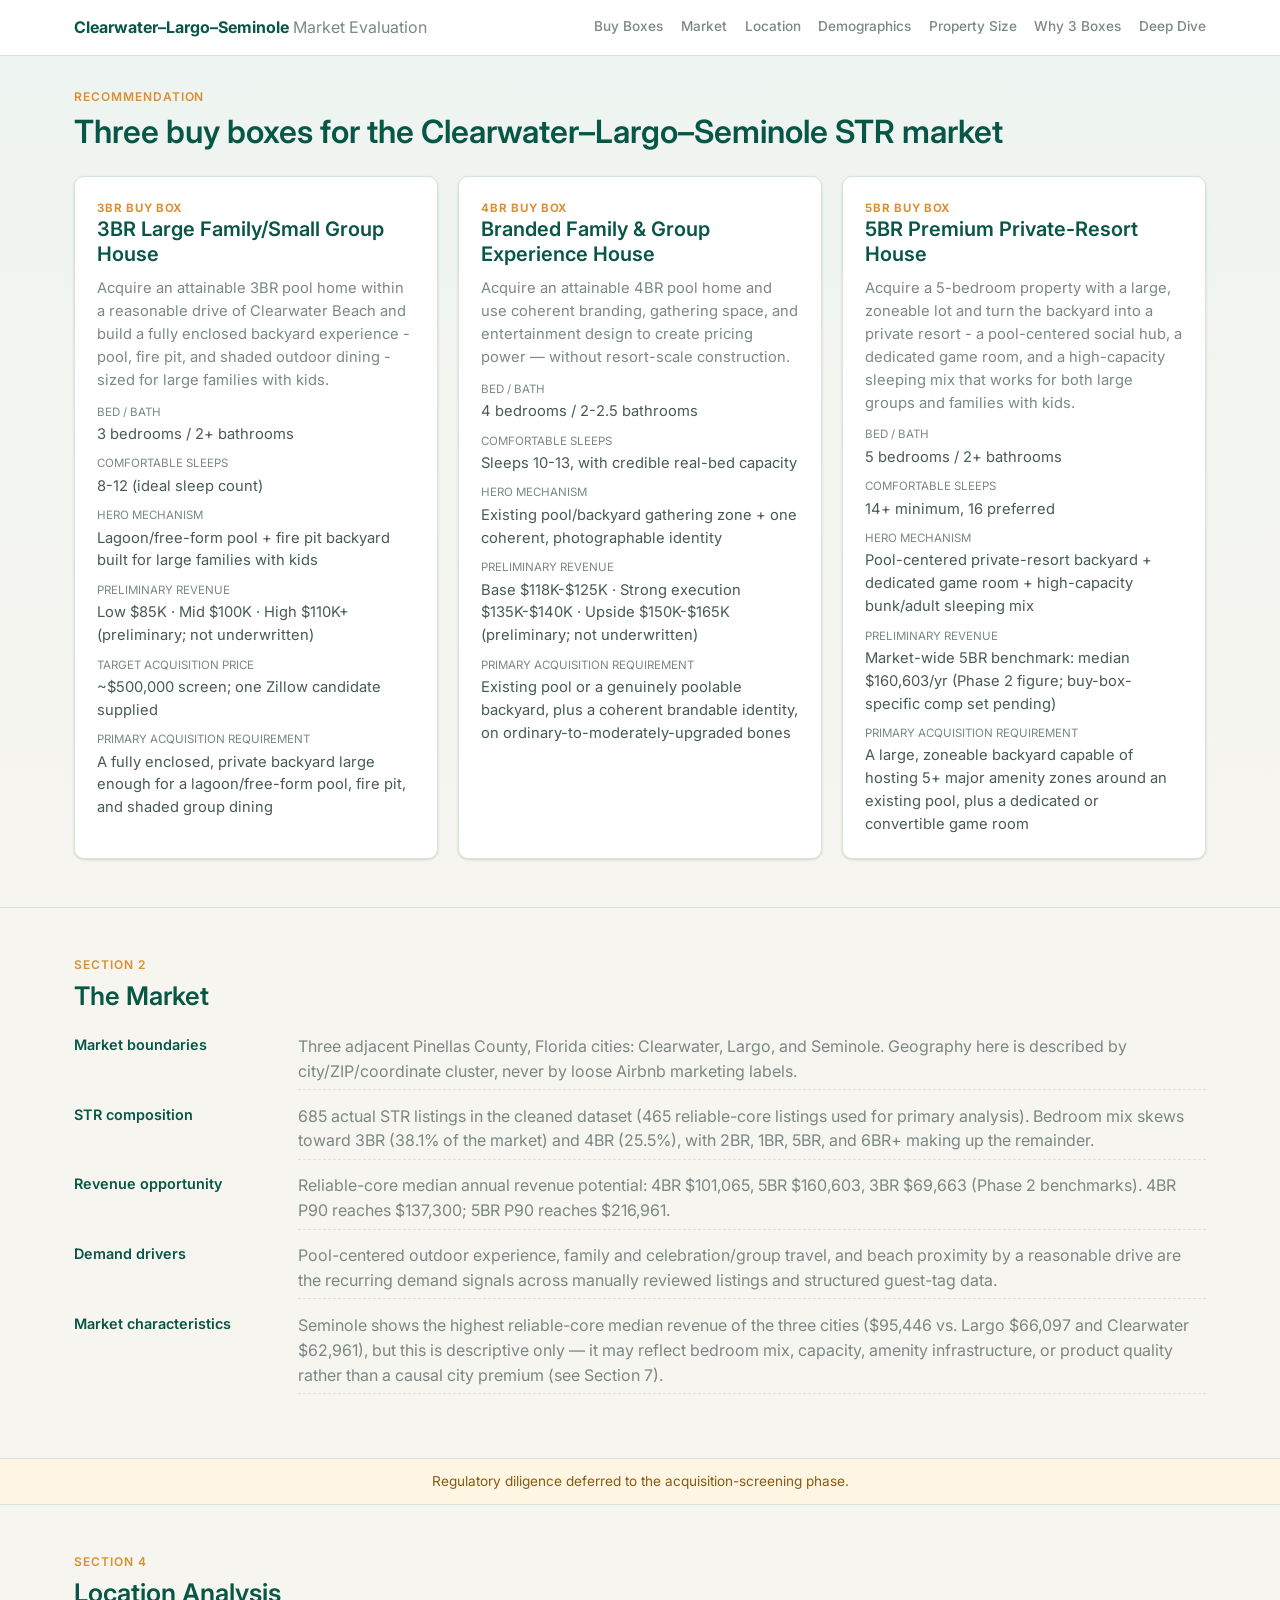
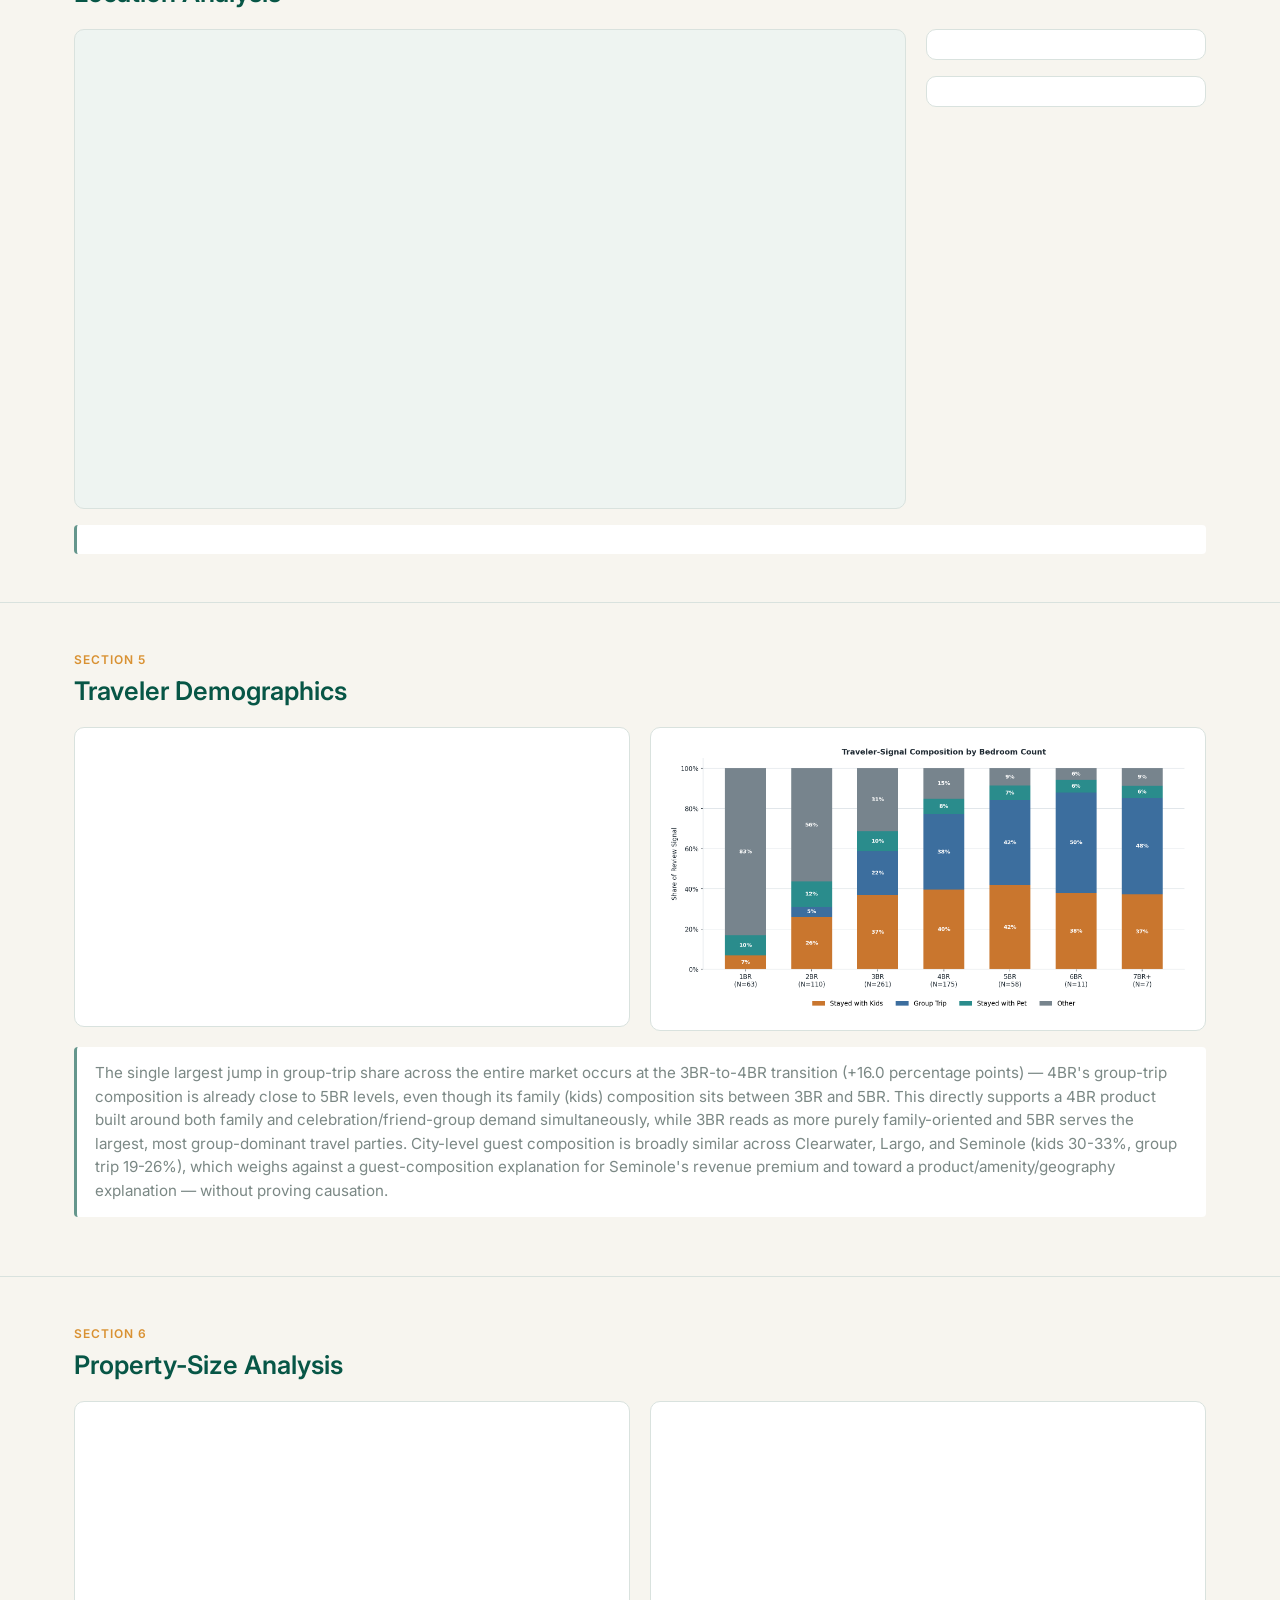
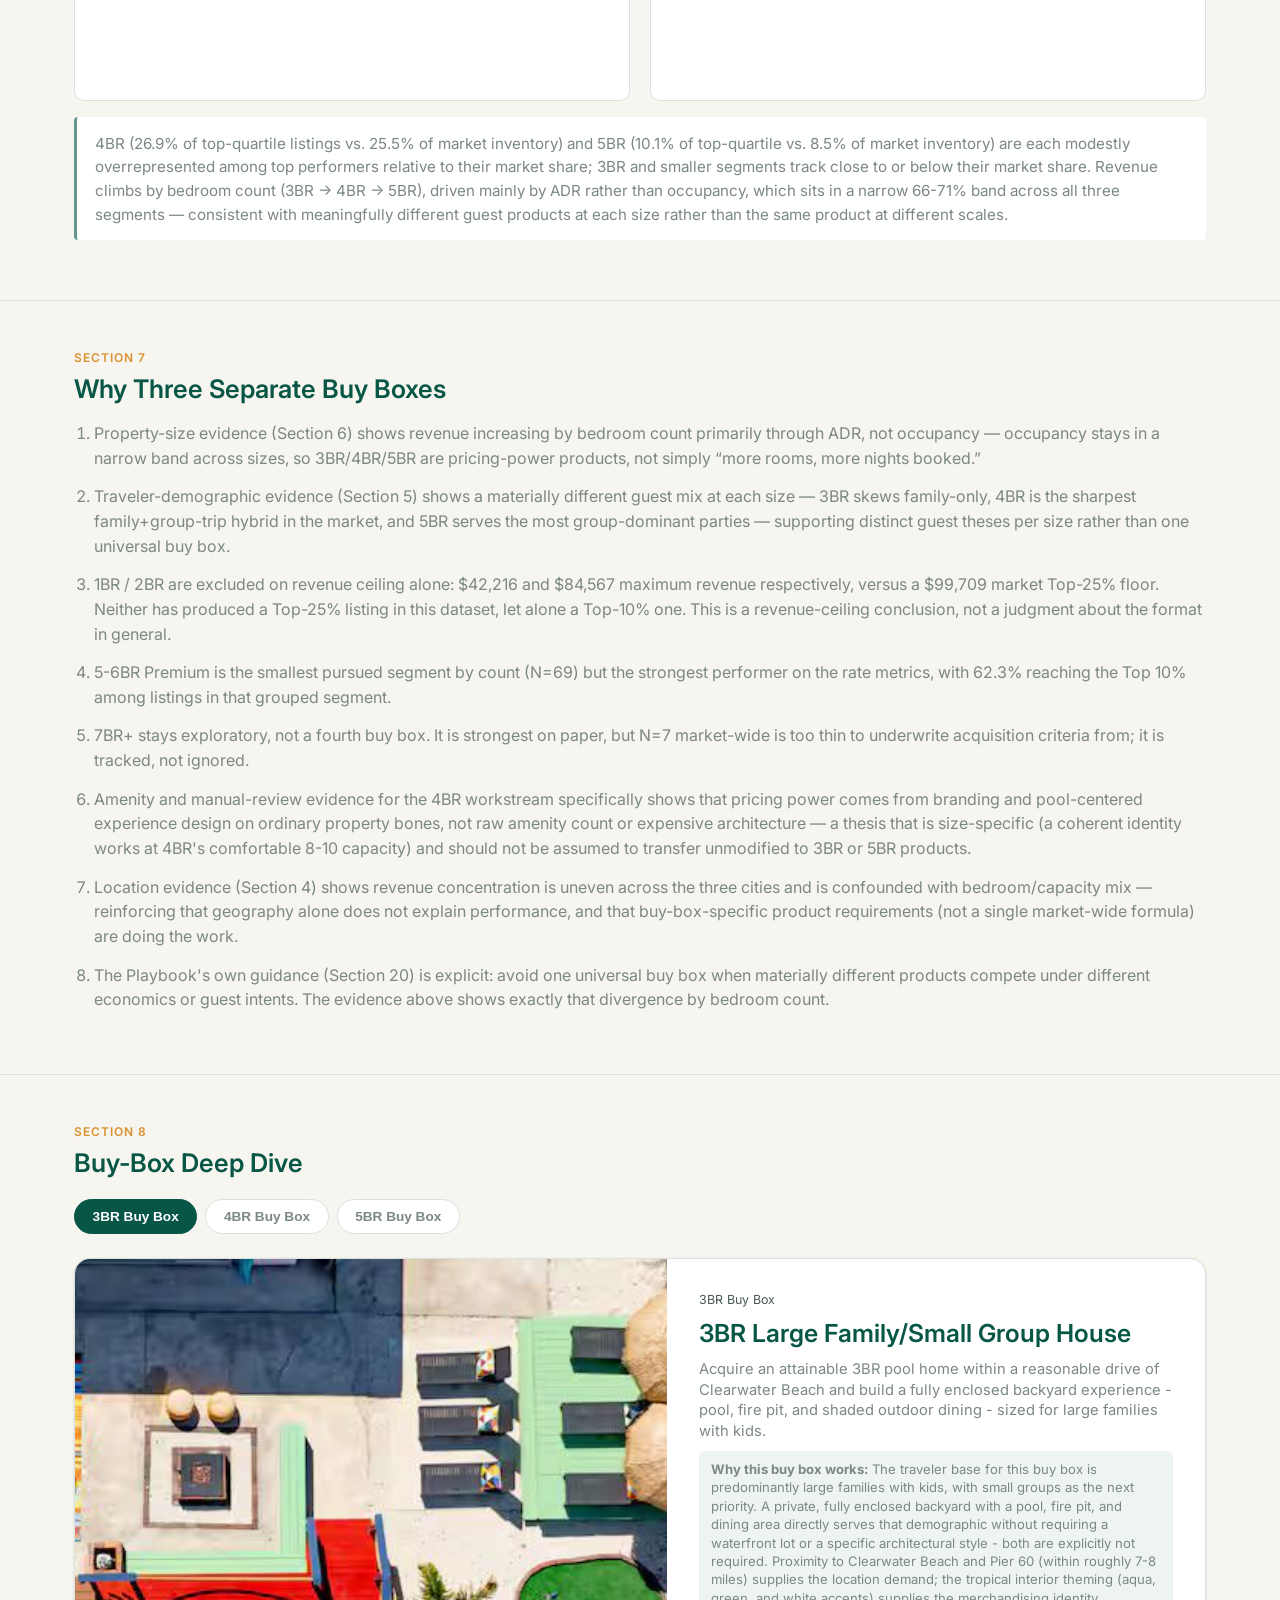
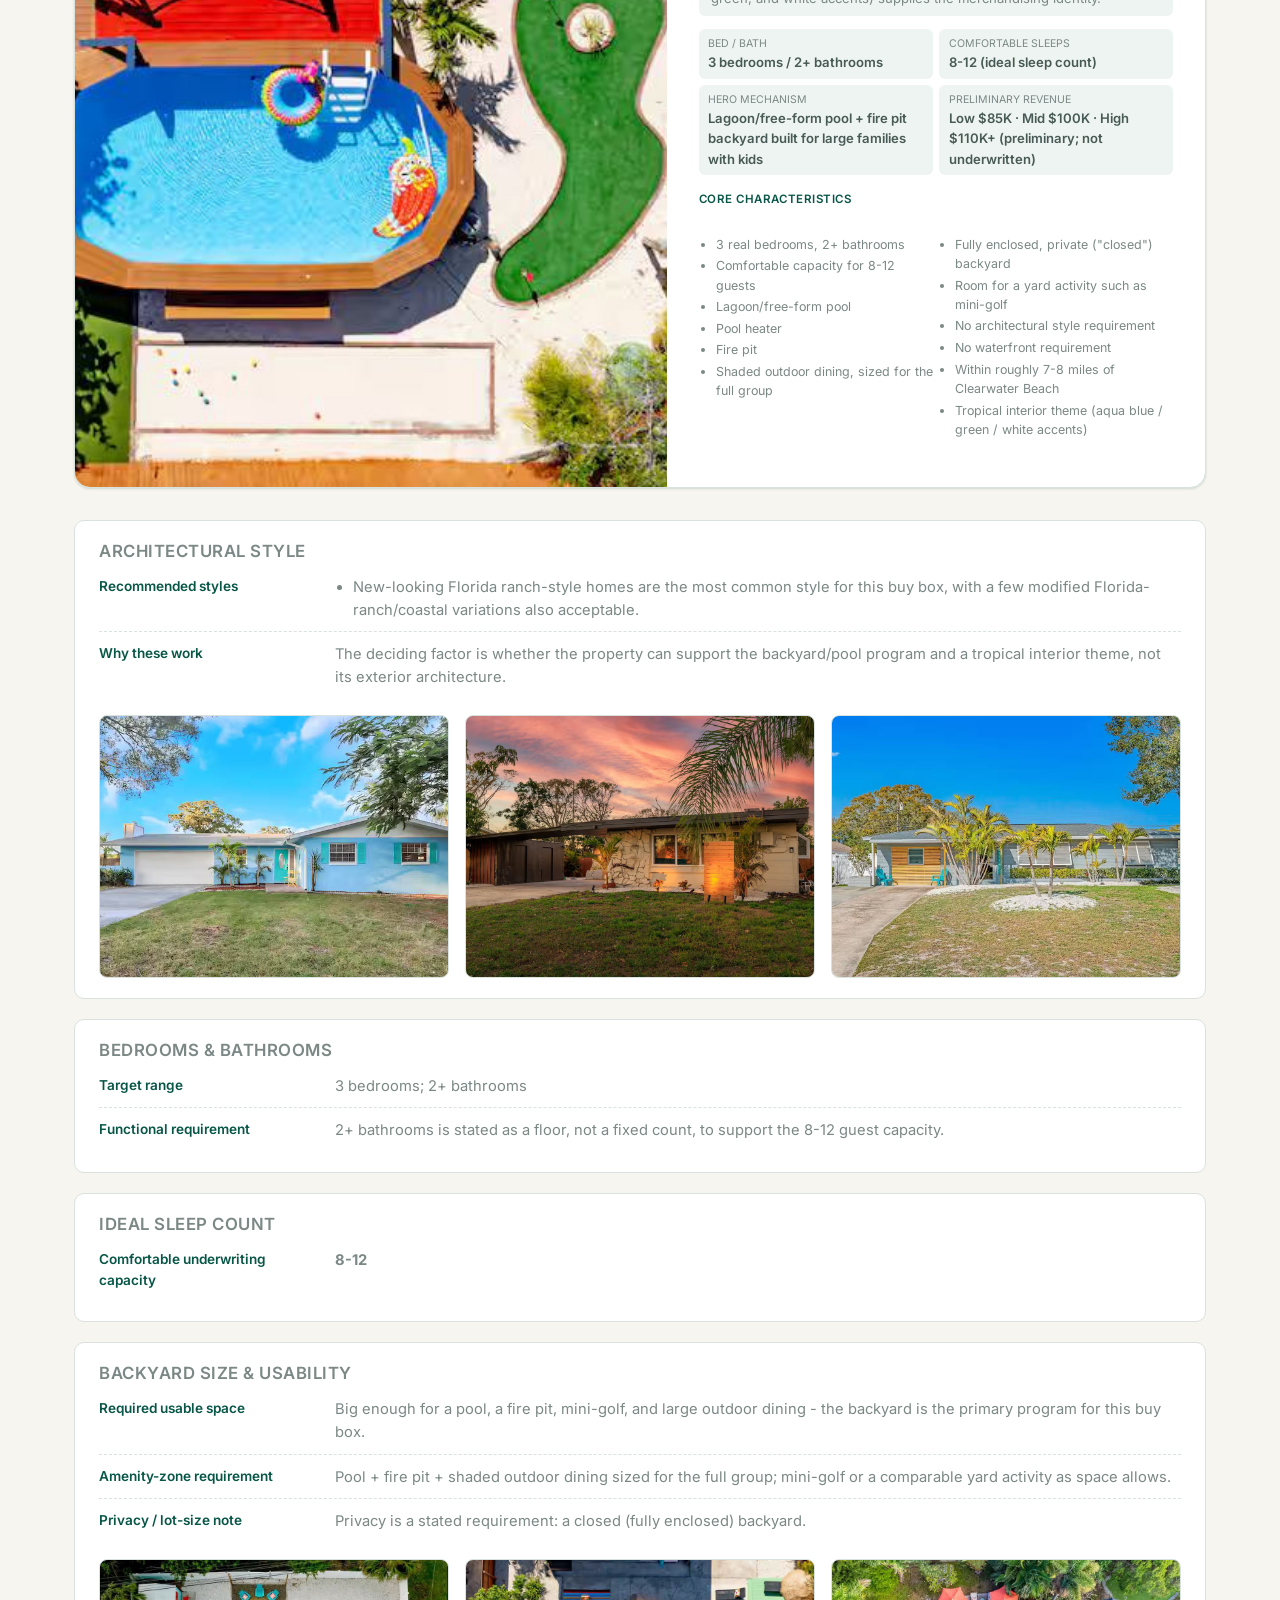
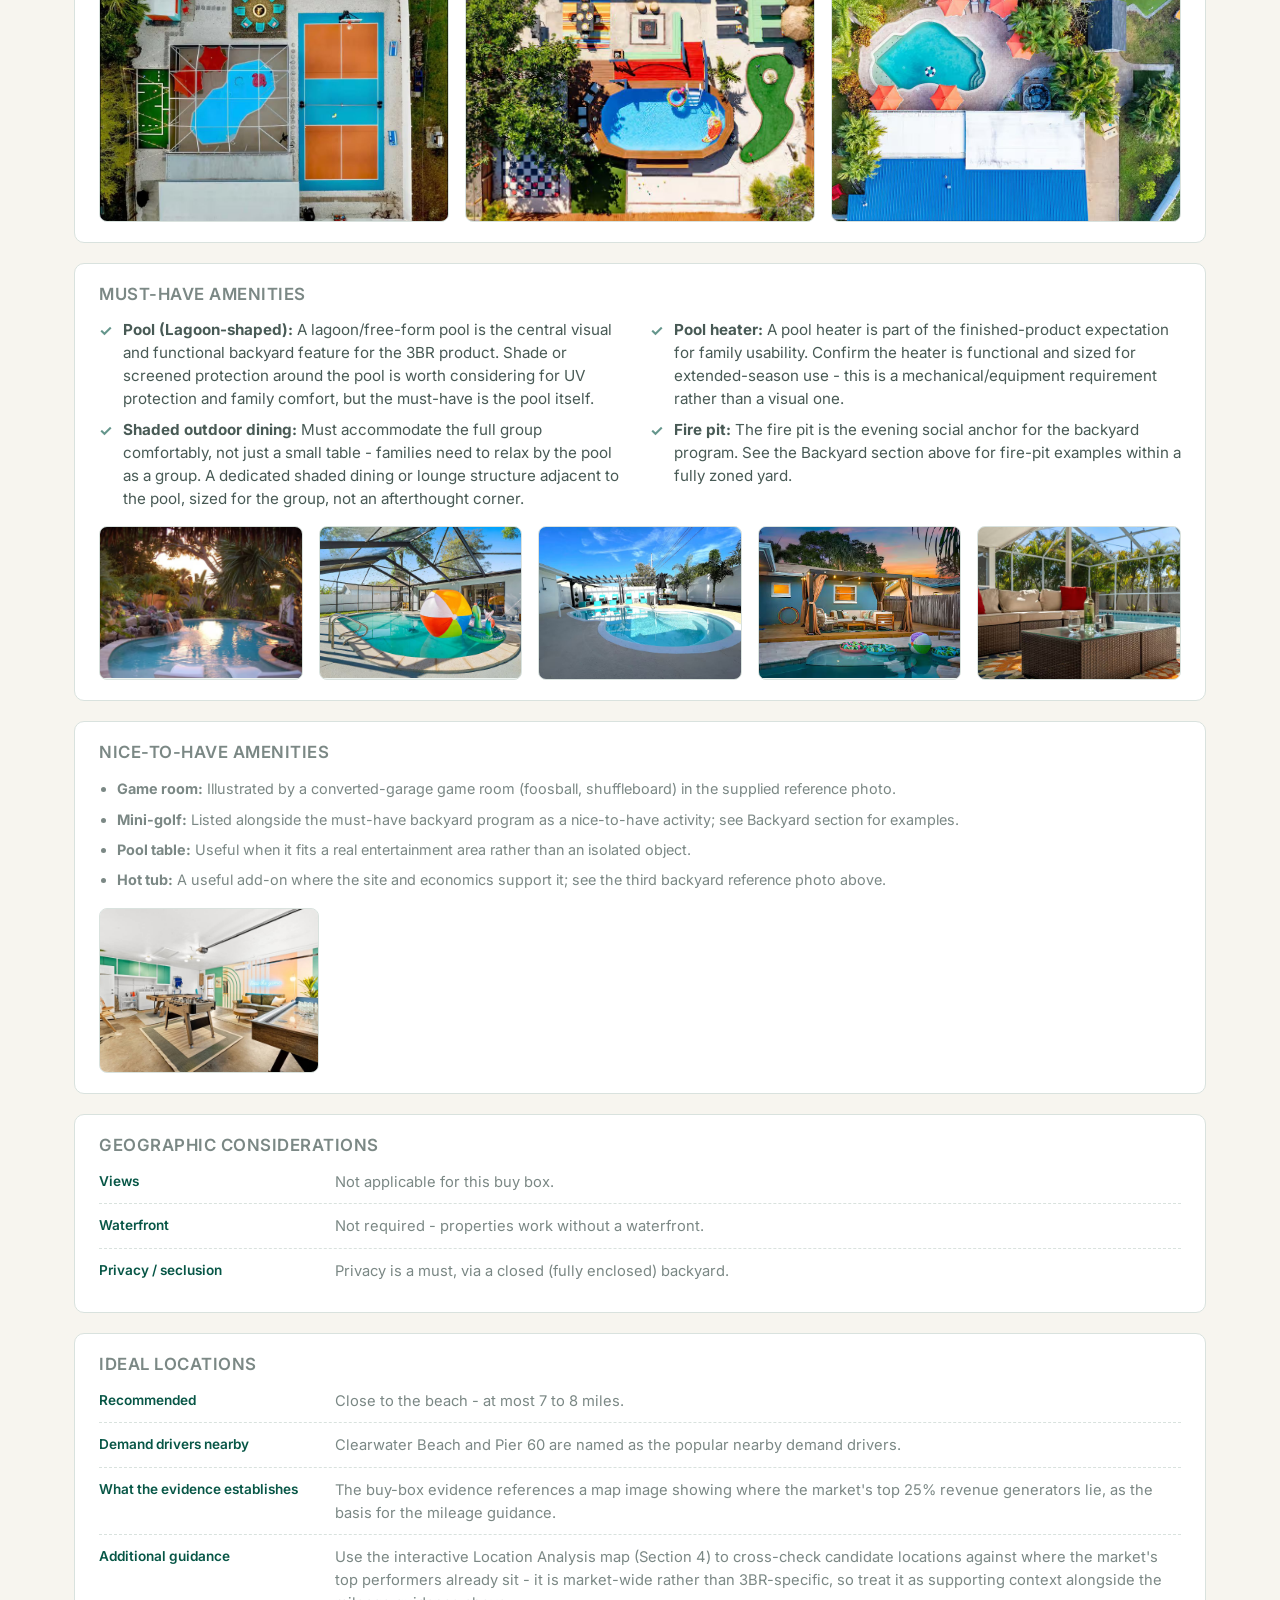
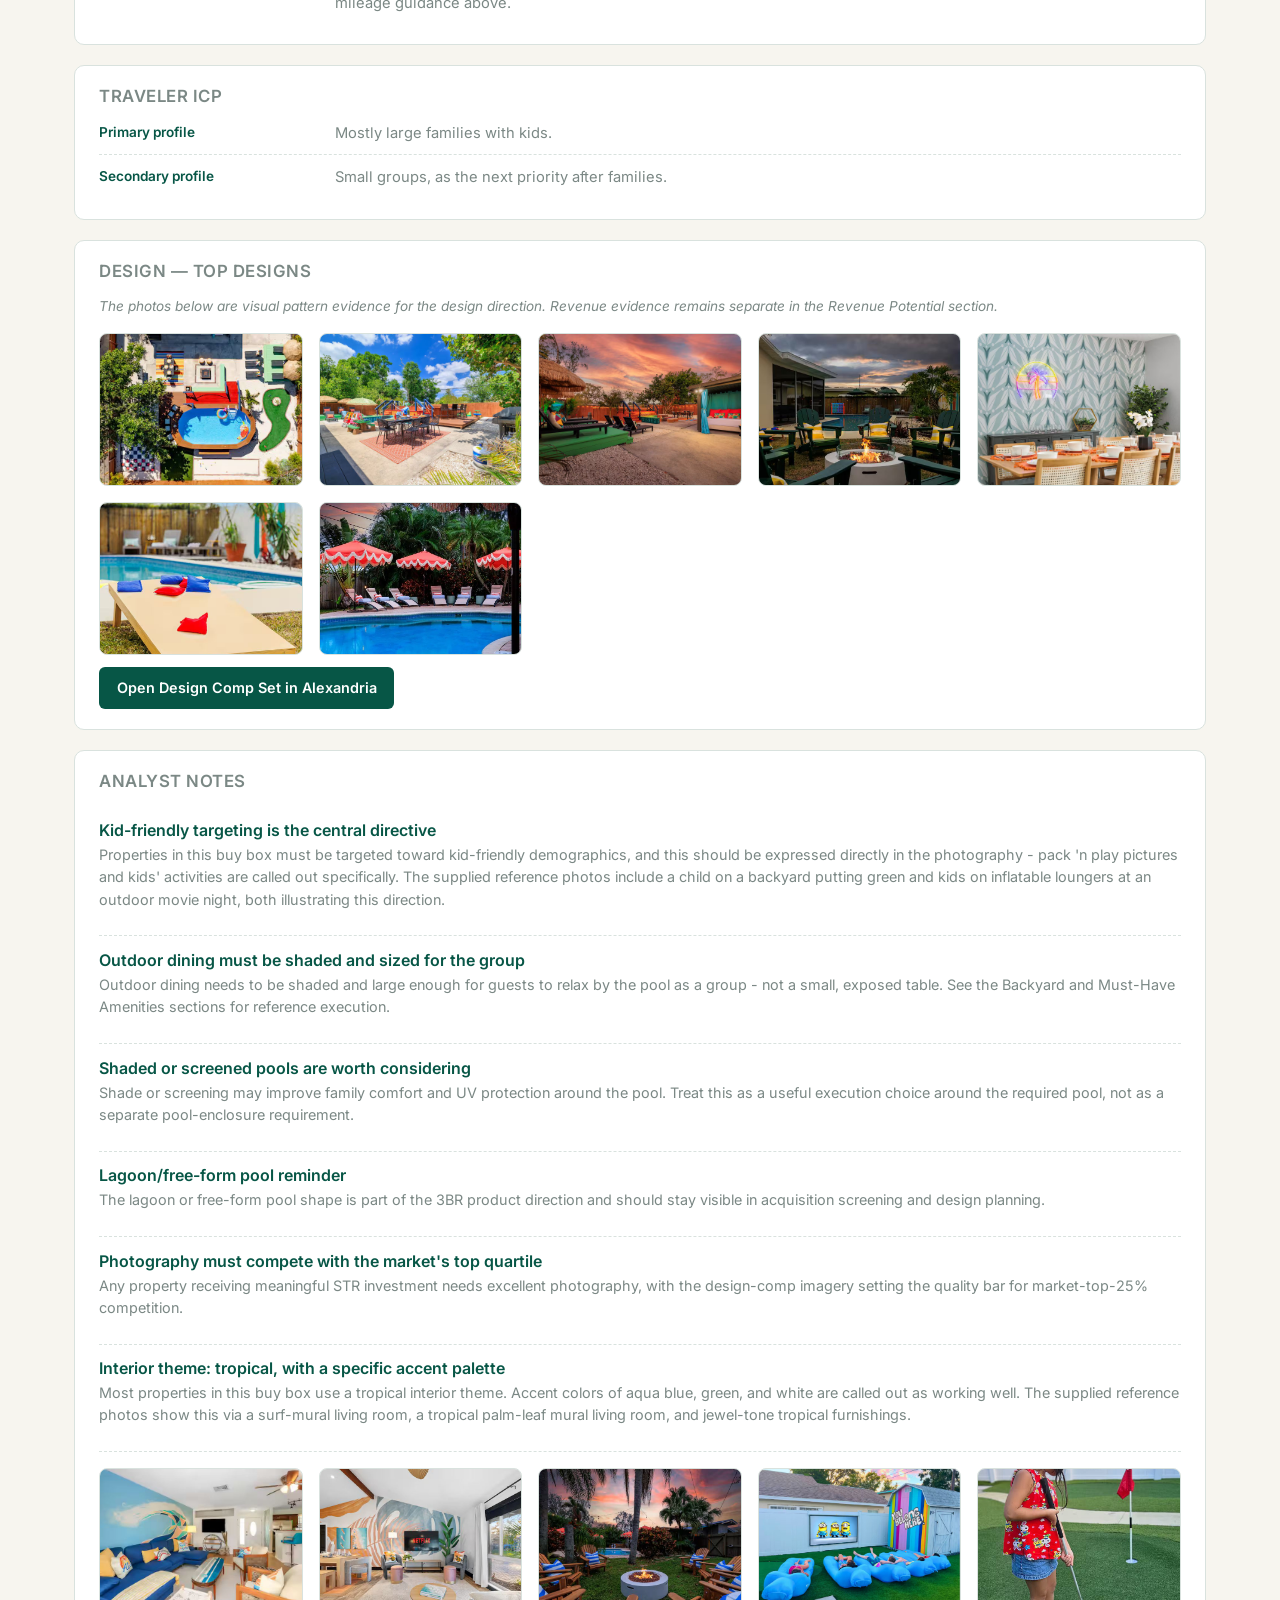
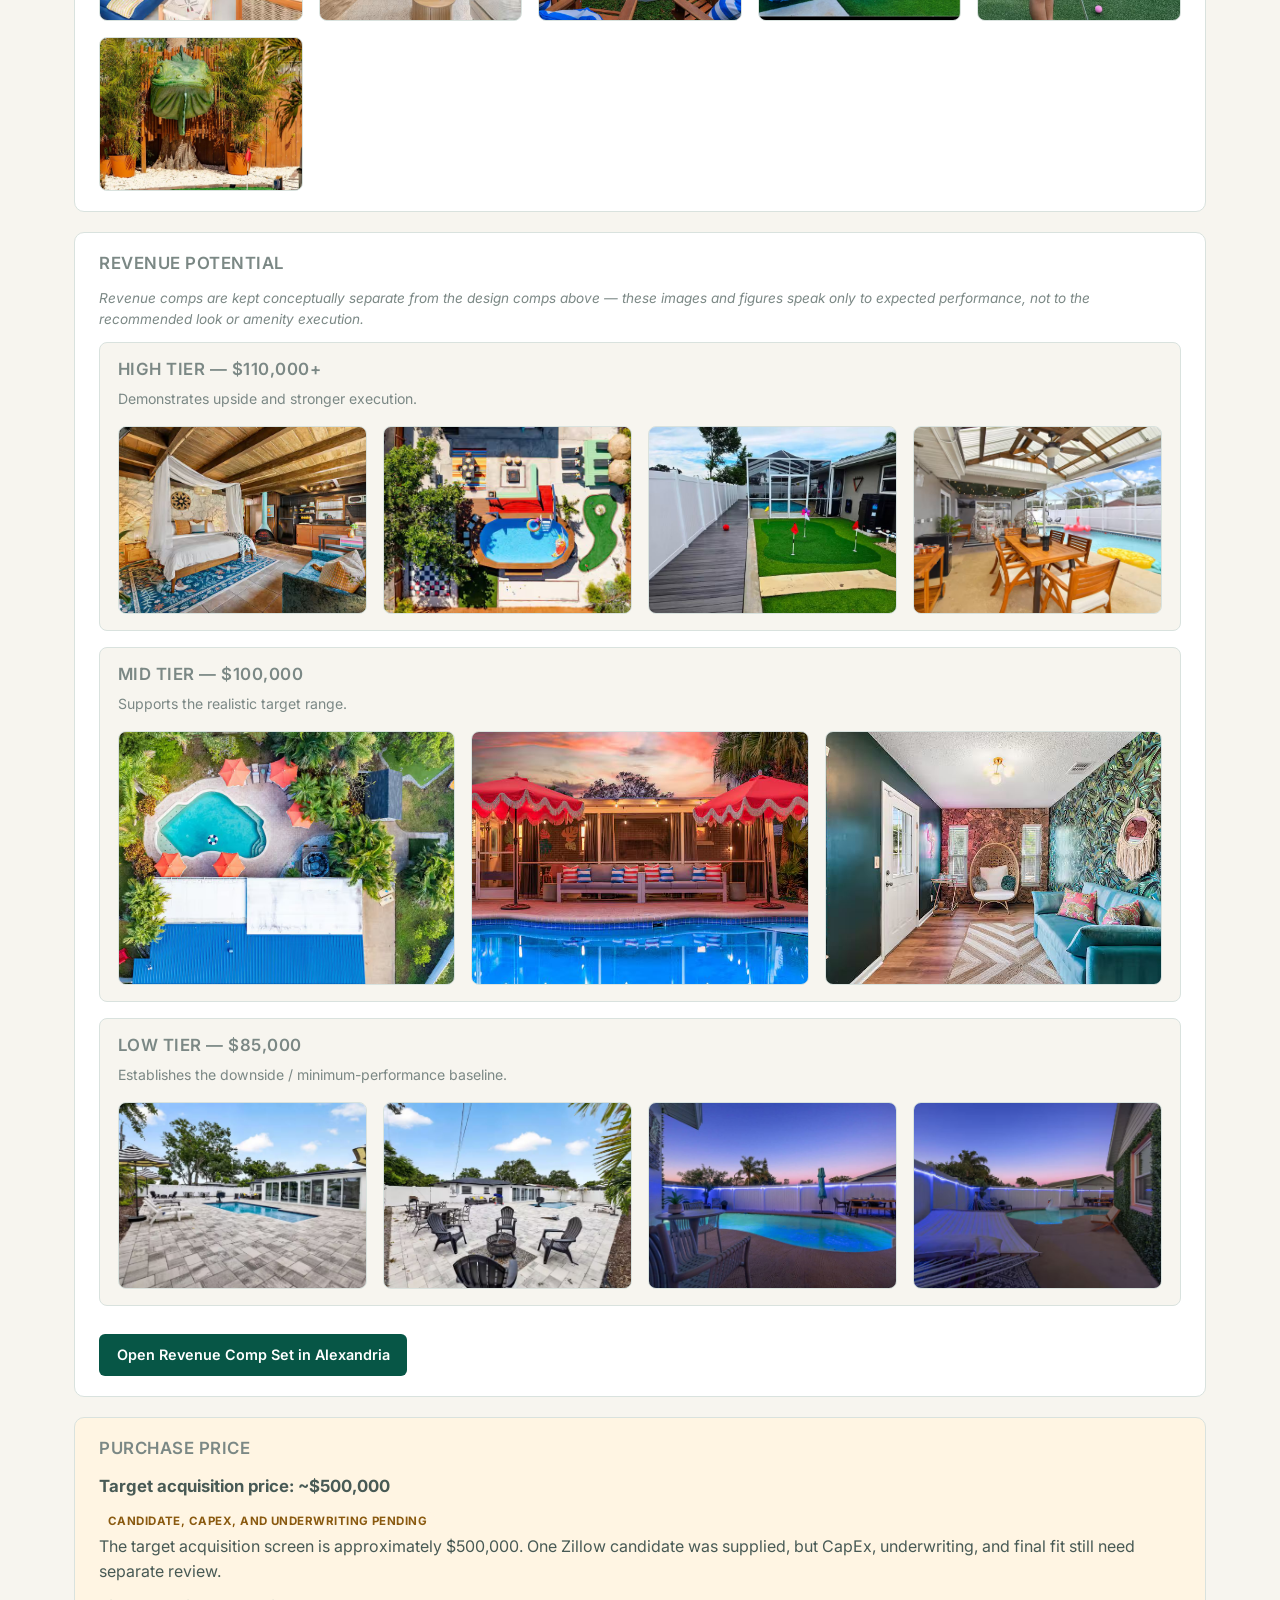
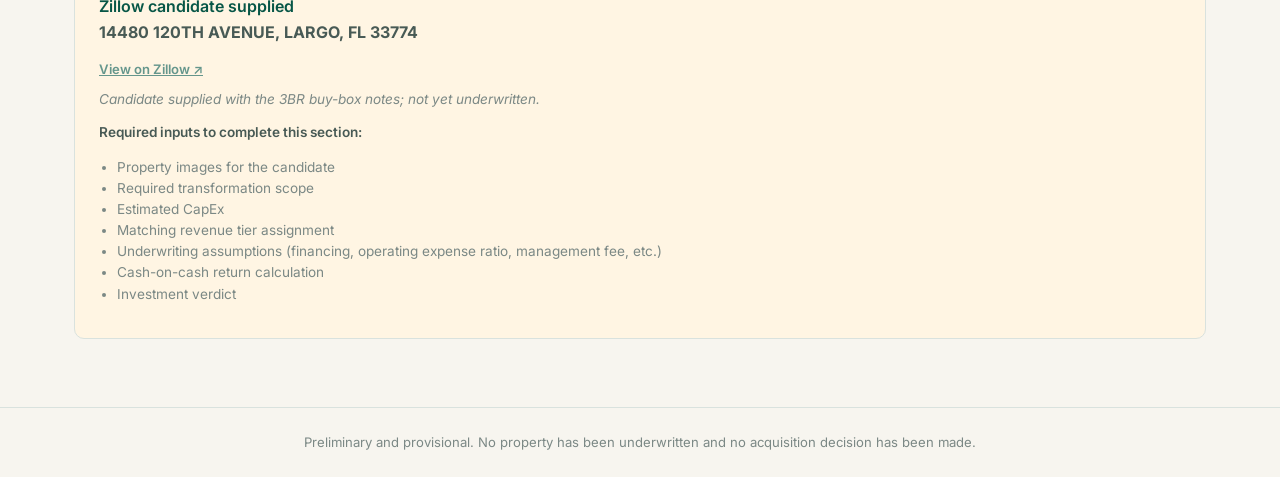
==== commit e04c3e25: "Update presentation page visuals" ====
--- a/index.html
+++ b/index.html
@@ -76,7 +76,15 @@
       <h2>Traveler Demographics</h2>
       <div class="chart-row">
         <div class="chart-card"><canvas id="chart-demographics-market"></canvas></div>
-        <div class="chart-card"><canvas id="chart-demographics-bedroom"></canvas></div>
+        <div class="chart-card chart-card--image">
+          <img
+            class="chart-image"
+            src="assets/charts/travel-composition-bedroom.png"
+            alt="Guest demographic composition by bedroom count"
+            loading="lazy"
+            decoding="async"
+          />
+        </div>
       </div>
       <p id="demographics-interpretation" class="section-interpretation"></p>
     </div>
--- a/css/styles.css
+++ b/css/styles.css
@@ -129,7 +129,6 @@
 .legend-swatch { width: 12px; height: 12px; border-radius: 50%; display: inline-block; }
 .legend-swatch--outlined { border: 2px solid #111827; background: transparent; }
 .legend-note { font-size: 0.75rem; color: var(--color-text-muted); margin-top: 0.5rem; }
-.filter-row--featured { border-top: 1px solid var(--color-border); margin-top: 0.6rem; padding-top: 0.6rem; }
 .map-error { color: var(--color-danger); font-size: 0.85rem; }
 
 /* ============================================================
@@ -137,6 +136,8 @@
    ============================================================ */
 .chart-row { display: grid; grid-template-columns: 1fr 1fr; gap: 1.25rem; margin-top: 1.25rem; }
 .chart-card { background: var(--color-surface); border: 1px solid var(--color-border); border-radius: var(--radius); padding: 1rem; height: 300px; }
+.chart-card--image { height: auto; min-height: 300px; display: flex; align-items: center; justify-content: center; }
+.chart-image { display: block; width: 100%; height: auto; max-height: 360px; object-fit: contain; border-radius: 6px; }
 
 /* ============================================================
    Section 7: justification
@@ -248,9 +249,52 @@
   margin: 1.5rem 0 2rem;
   box-shadow: var(--shadow);
 }
+/* 3BR's identity card (`.dd-block.dd-block--identity`) reuses `.bb2-hero` directly
+   (see identityBlock in render.js), rather than duplicating the hero-card rules
+   above for a third time. `.dd-block` applies its own section-level padding,
+   which would double up against `.bb2-hero__body`'s padding and pad the image
+   for no reason - override it back to 0 here. */
+.dd-block--identity.bb2-hero { padding: 0; }
 .bb2-hero__media { min-height: 320px; }
 .bb2-hero__media .photo-figure, .bb2-hero__media .photo-figure__trigger { height: 100%; aspect-ratio: auto; border-radius: 0; border: none; }
 .bb2-hero__body { padding: 2.25rem 2.5rem; display: flex; flex-direction: column; justify-content: center; gap: 1rem; }
+
+/* 3BR's identity hero (`.dd-block--identity.bb2-hero`, see identityHeroBlock in
+   render.js) is the only hero card that ever holds a real, natural-dimensioned
+   photo instead of the placeholder box 4BR/5BR use - left unconstrained it grows
+   to whatever height the (much longer) identity content needs. Give it the same
+   fixed desktop height and image-fill behavior as the 4BR/5BR hero without
+   touching the shared `.bb2-hero`/`.bb2-hero__media` rules those cards use, so
+   this is scoped to 3BR only. 830px matches 4BR's own rendered hero height at
+   the shared 1400px deep-dive container width (measured directly in-browser). */
+.dd-block--identity.bb2-hero { height: 830px; }
+.dd-block--identity.bb2-hero .bb2-hero__media img {
+  width: 100%;
+  height: 100%;
+  object-fit: cover;
+}
+.dd-block--identity.bb2-hero .bb2-hero__body { padding: 1.5rem 2rem; gap: 0.45rem; overflow-y: auto; }
+.dd-block--identity.bb2-hero .dd-block__eyebrow { font-size: 0.78rem; }
+.dd-block--identity.bb2-hero .bb2-hero__body h3 { font-size: 1.55rem; margin: 0.1rem 0 0.2rem; }
+.dd-block--identity.bb2-hero .deep-dive__thesis { font-size: 0.92rem; line-height: 1.4; margin: 0; color: var(--color-text-muted); }
+.dd-block--identity.bb2-hero .deep-dive__why-it-works { font-size: 0.82rem; line-height: 1.4; padding: 0.55rem 0.75rem; margin: 0.15rem 0 0; }
+
+/* Compact variants of the shared spec-grid/core-characteristics components
+   (see specRow/identityHeroBlock in render.js) - same 2-column layout, tighter
+   type and padding so all five at-a-glance specs and all twelve core
+   characteristics still render in full, just within the fixed hero height. */
+.spec-grid--compact { gap: 0.4rem; margin: 0.4rem 0; }
+.spec-grid--compact .spec-row { padding: 0.4rem 0.6rem; }
+.spec-grid--compact .spec-row__label { font-size: 0.66rem; }
+.spec-grid--compact .spec-row__value { font-size: 0.82rem; }
+.identity-hero__characteristics-label { font-size: 0.72rem; text-transform: uppercase; letter-spacing: 0.04em; font-weight: 600; color: var(--color-primary); margin: 0.2rem 0 0.3rem; }
+.core-characteristics--compact { column-gap: 1.25rem; }
+.core-characteristics--compact li { font-size: 0.78rem; margin-bottom: 0.14rem; }
+
+@media (max-width: 960px) {
+  .dd-block--identity.bb2-hero { height: auto; }
+  .dd-block--identity.bb2-hero .bb2-hero__body { overflow-y: visible; }
+}
 .bb2-hero__status { align-self: flex-start; }
 .bb2-hero__title { font-size: 2.1rem; margin: 0.1rem 0 0.3rem; }
 .bb2-hero__thesis { font-size: 1.12rem; color: var(--color-text-muted); margin: 0; }
@@ -321,6 +365,7 @@
 .bb2-mechanism-card__caption { padding: 1.1rem 1.2rem; display: flex; flex-direction: column; gap: 0.35rem; }
 .bb2-mechanism-card__caption strong { font-size: 1.08rem; color: var(--color-primary); }
 .bb2-mechanism-card__property { font-size: 0.86rem; color: var(--color-text-muted); }
+.bb2-mechanism-card__provenance-pending { font-size: 0.76rem; font-weight: 700; color: var(--color-pending-text); background: var(--color-pending-bg); display: inline-block; padding: 0.1rem 0.45rem; border-radius: 5px; margin: 0.3rem 0 0.15rem; }
 .bb2-mechanism-card__note { font-size: 0.9rem; color: var(--color-text-muted); }
 
 .bb2-stat-row { display: grid; grid-template-columns: repeat(4, 1fr); gap: 1rem; margin: 1.1rem 0 1.4rem; }
@@ -344,6 +389,7 @@
 .bb2-tier-preview-card .photo-figure__trigger { aspect-ratio: 4 / 3; }
 .bb2-tier-preview-card__body { padding: 0.9rem 1rem; display: flex; flex-direction: column; gap: 0.2rem; }
 .bb2-tier-preview-card__tier { font-size: 0.7rem; font-weight: 700; text-transform: uppercase; letter-spacing: 0.04em; color: var(--color-accent); }
+.bb2-tier-preview-card__supplemental { font-size: 0.74rem; font-weight: 700; color: var(--color-pending-text); background: var(--color-pending-bg); display: inline-block; padding: 0.15rem 0.5rem; border-radius: 5px; margin: 0.3rem 0 0.2rem; }
 .bb2-tier-preview-card__body h6 { margin: 0.1rem 0 0; font-size: 1rem; color: var(--color-primary); }
 .bb2-tier-preview-card__title { font-size: 0.8rem; color: var(--color-text-muted); margin: 0 0 0.3rem; }
 .bb2-tier-preview-card__revenue { font-size: 0.95rem; font-weight: 700; color: var(--color-text); margin: 0 0 0.3rem; }
@@ -358,6 +404,40 @@
 .bb2-notes-list { padding-left: 1.3rem; margin: 0; }
 .bb2-notes-list li { margin-bottom: 0.65rem; font-size: 1rem; color: var(--color-text-muted); }
 .bb2-next-step { font-size: 1.02rem; }
+
+/* ============================================================
+   5BR-specific: Automatically Add grid + Nice-to-Have Ranked list
+   (additive only - no existing 3BR/4BR class is redefined here)
+   ============================================================ */
+.bb2-playbook-grid--auto { grid-template-columns: repeat(4, 1fr); margin-top: 0.5rem; }
+.bb2-auto-add-card__placeholder { height: 100%; min-height: 140px; }
+
+.bb2-stat-row--3 { grid-template-columns: repeat(3, 1fr); }
+
+.bb2-rank-list { display: flex; flex-direction: column; gap: 1.1rem; margin-top: 0.75rem; }
+.bb2-rank-item { display: grid; grid-template-columns: 2.5rem 1fr; gap: 1.1rem; align-items: start; padding: 1.1rem 1.2rem; background: var(--brand-surface); border: 1px solid var(--color-border); border-radius: 10px; }
+.bb2-rank-item--thin { background: var(--status-pending-bg); border-style: dashed; }
+.bb2-rank-item__rank { font-size: 1.6rem; font-weight: 700; color: var(--color-primary); line-height: 1; }
+.bb2-rank-item__body { min-width: 0; }
+.bb2-rank-item__body h6 { margin: 0 0 0.5rem; font-size: 1.05rem; color: var(--color-primary); }
+.bb2-rank-item__bar-track { background: var(--color-border); border-radius: 999px; height: 8px; max-width: 320px; overflow: hidden; margin-bottom: 0.3rem; }
+.bb2-rank-item__bar-fill { background: var(--color-primary-light); height: 100%; border-radius: 999px; }
+.bb2-rank-item__score { font-size: 0.78rem; font-weight: 700; color: var(--color-text-muted); }
+.bb2-chip--metric { background: #fff; font-weight: 600; font-size: 0.8rem; padding: 0.3rem 0.7rem; }
+.bb2-rank-item .bb2-chip-row { margin-top: 0.5rem; }
+.bb2-rank-item .dd-block__note { margin: 0.5rem 0 0; }
+.bb2-rank-item .dd-block__images { margin-top: 0.75rem; grid-template-columns: repeat(auto-fit, minmax(110px, 1fr)); }
+.bb2-rank-item .photo-figure--small { max-width: none; }
+.bb2-rank-item .img-placeholder--small { width: 160px; height: 90px; margin-top: 0.75rem; }
+
+@media (max-width: 960px) {
+  .bb2-playbook-grid--auto { grid-template-columns: repeat(2, 1fr); }
+}
+
+@media (max-width: 600px) {
+  .bb2-playbook-grid--auto { grid-template-columns: 1fr; }
+  .bb2-rank-item { padding: 0.9rem 1rem; }
+}
 
 @media (max-width: 960px) {
   .bb2-hero { grid-template-columns: 1fr; }
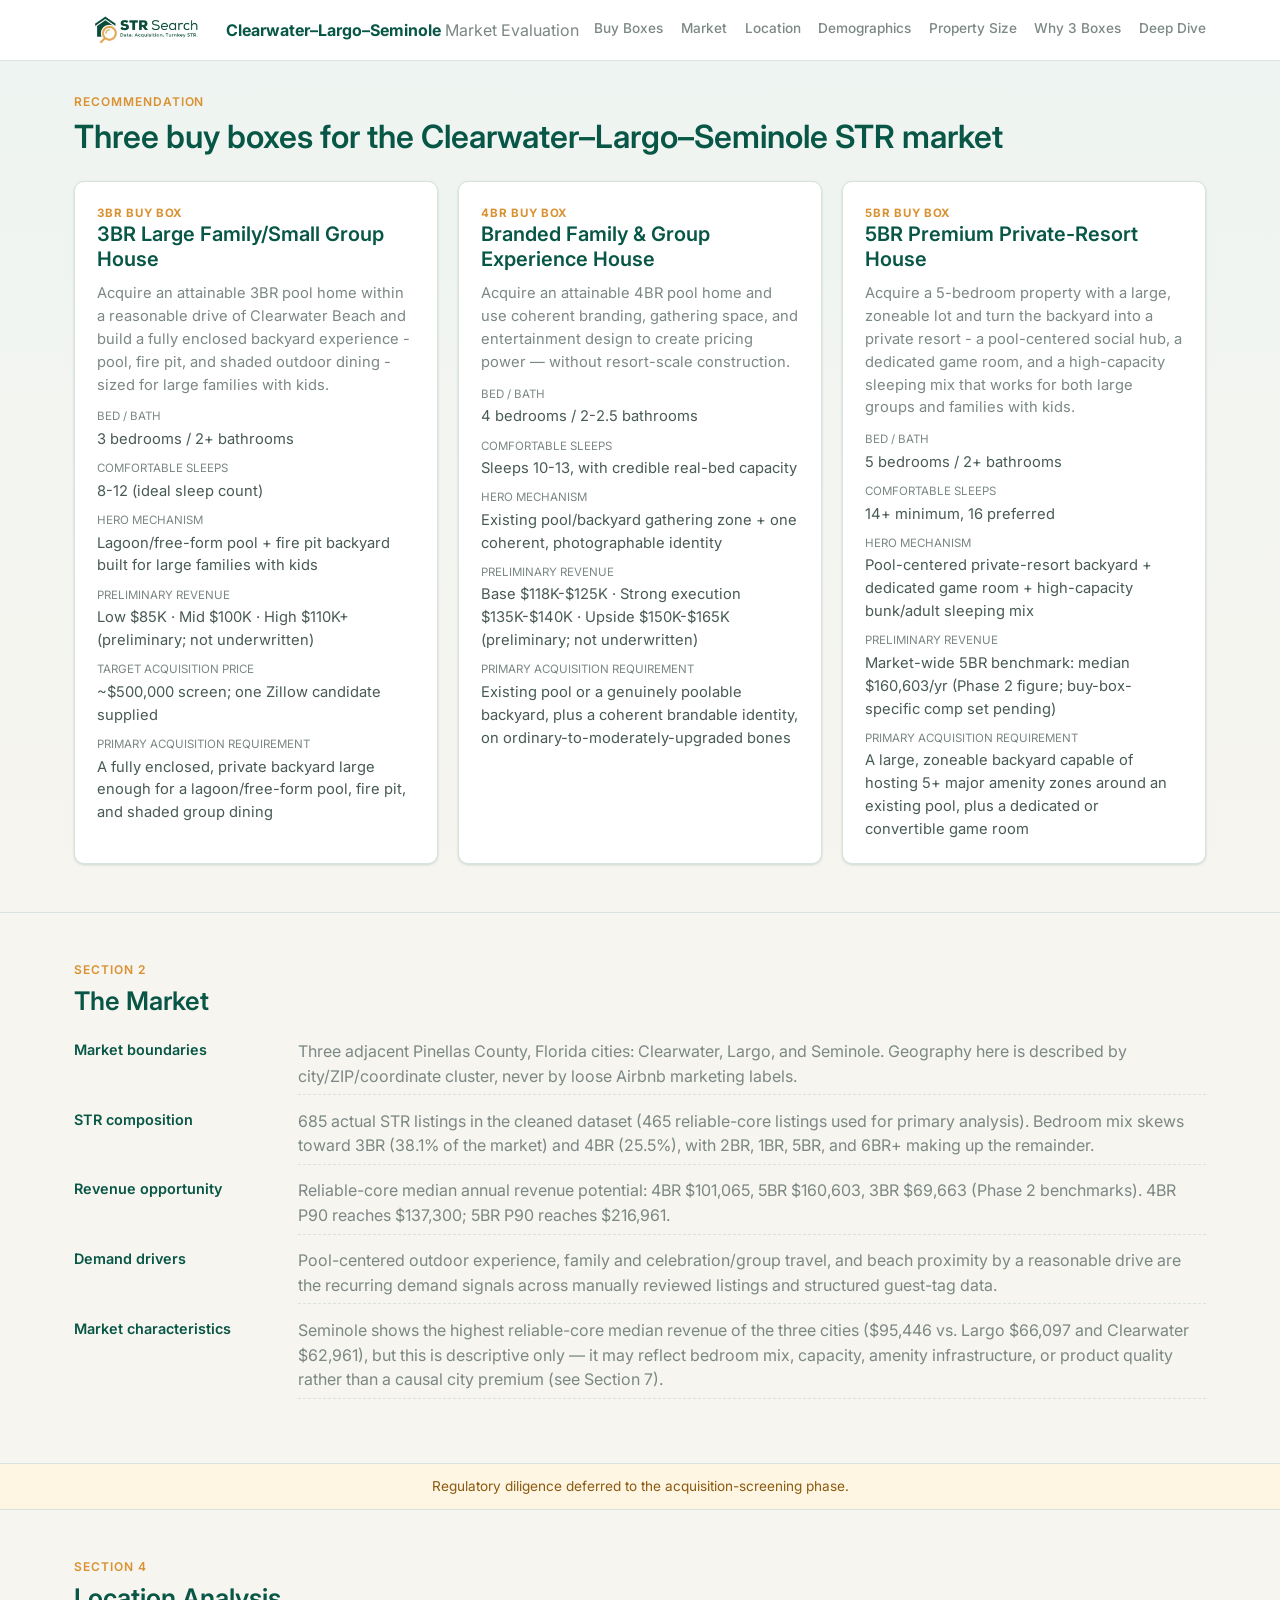
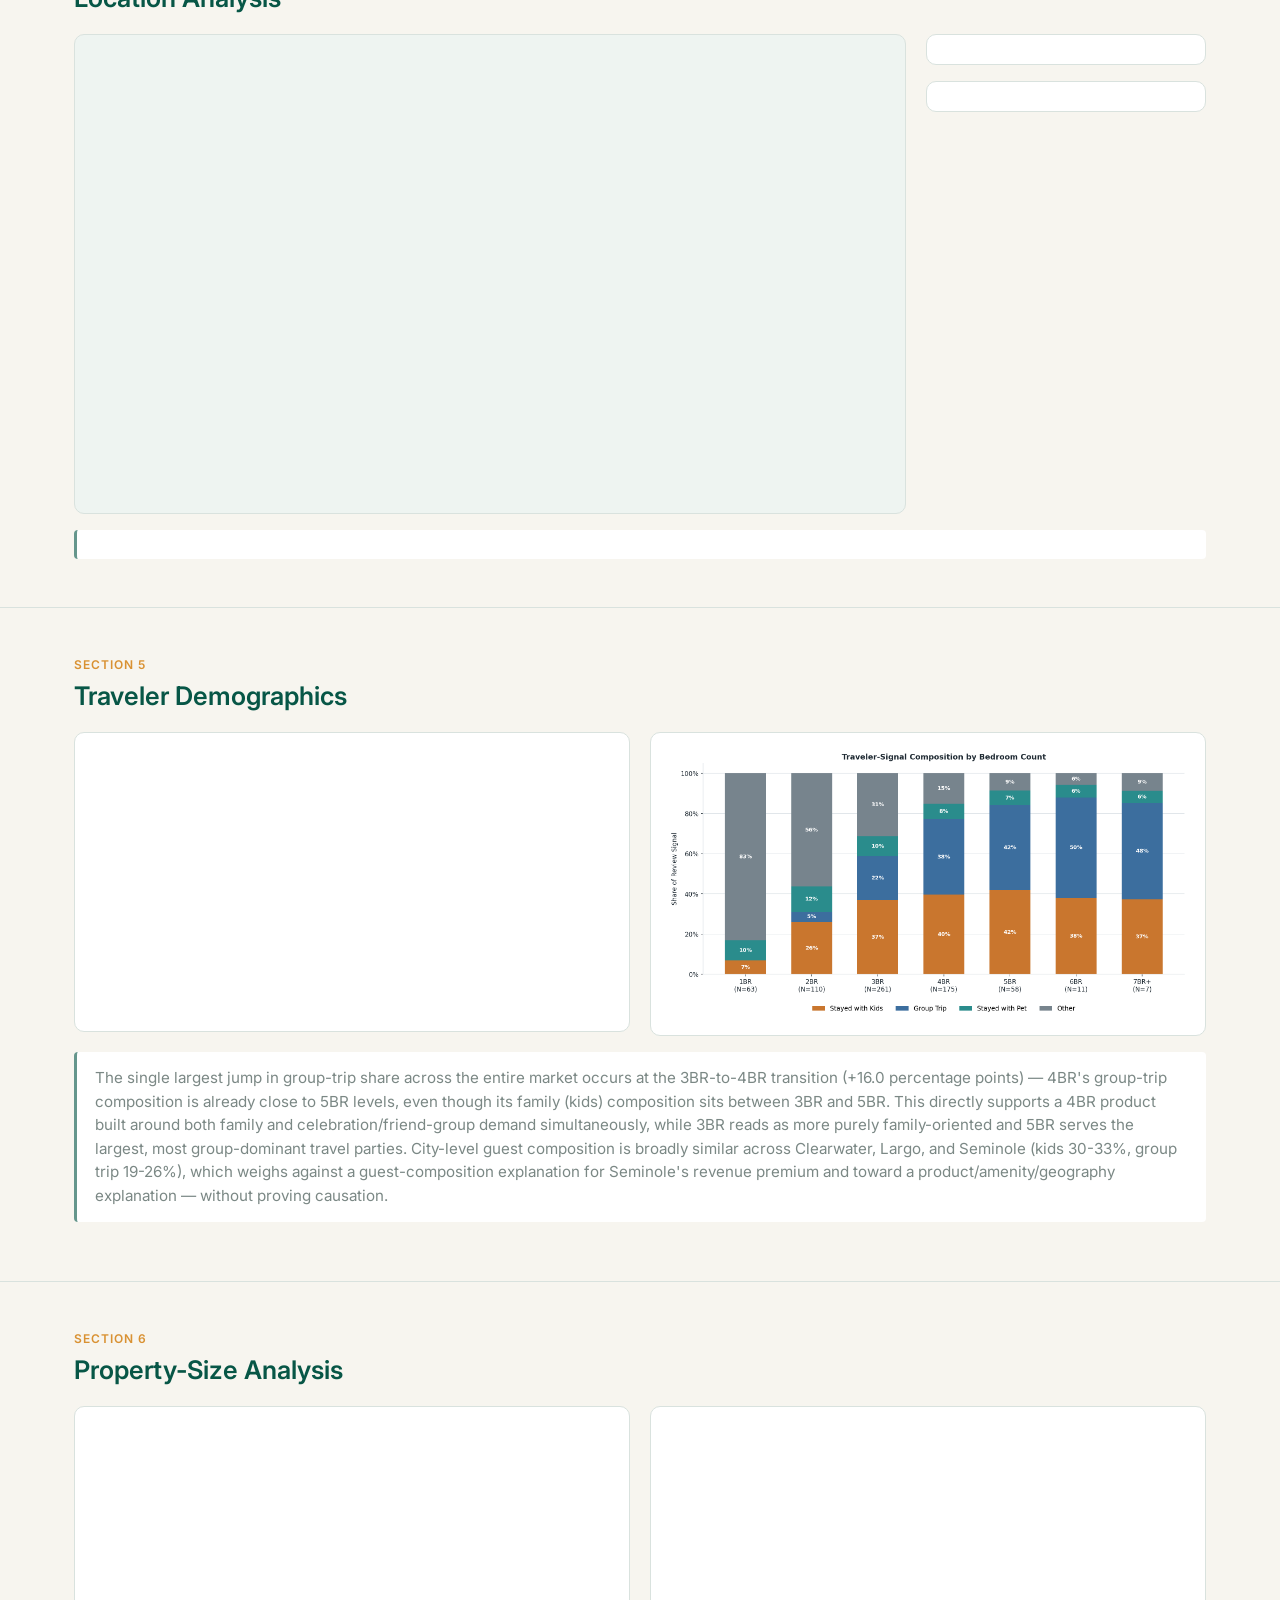
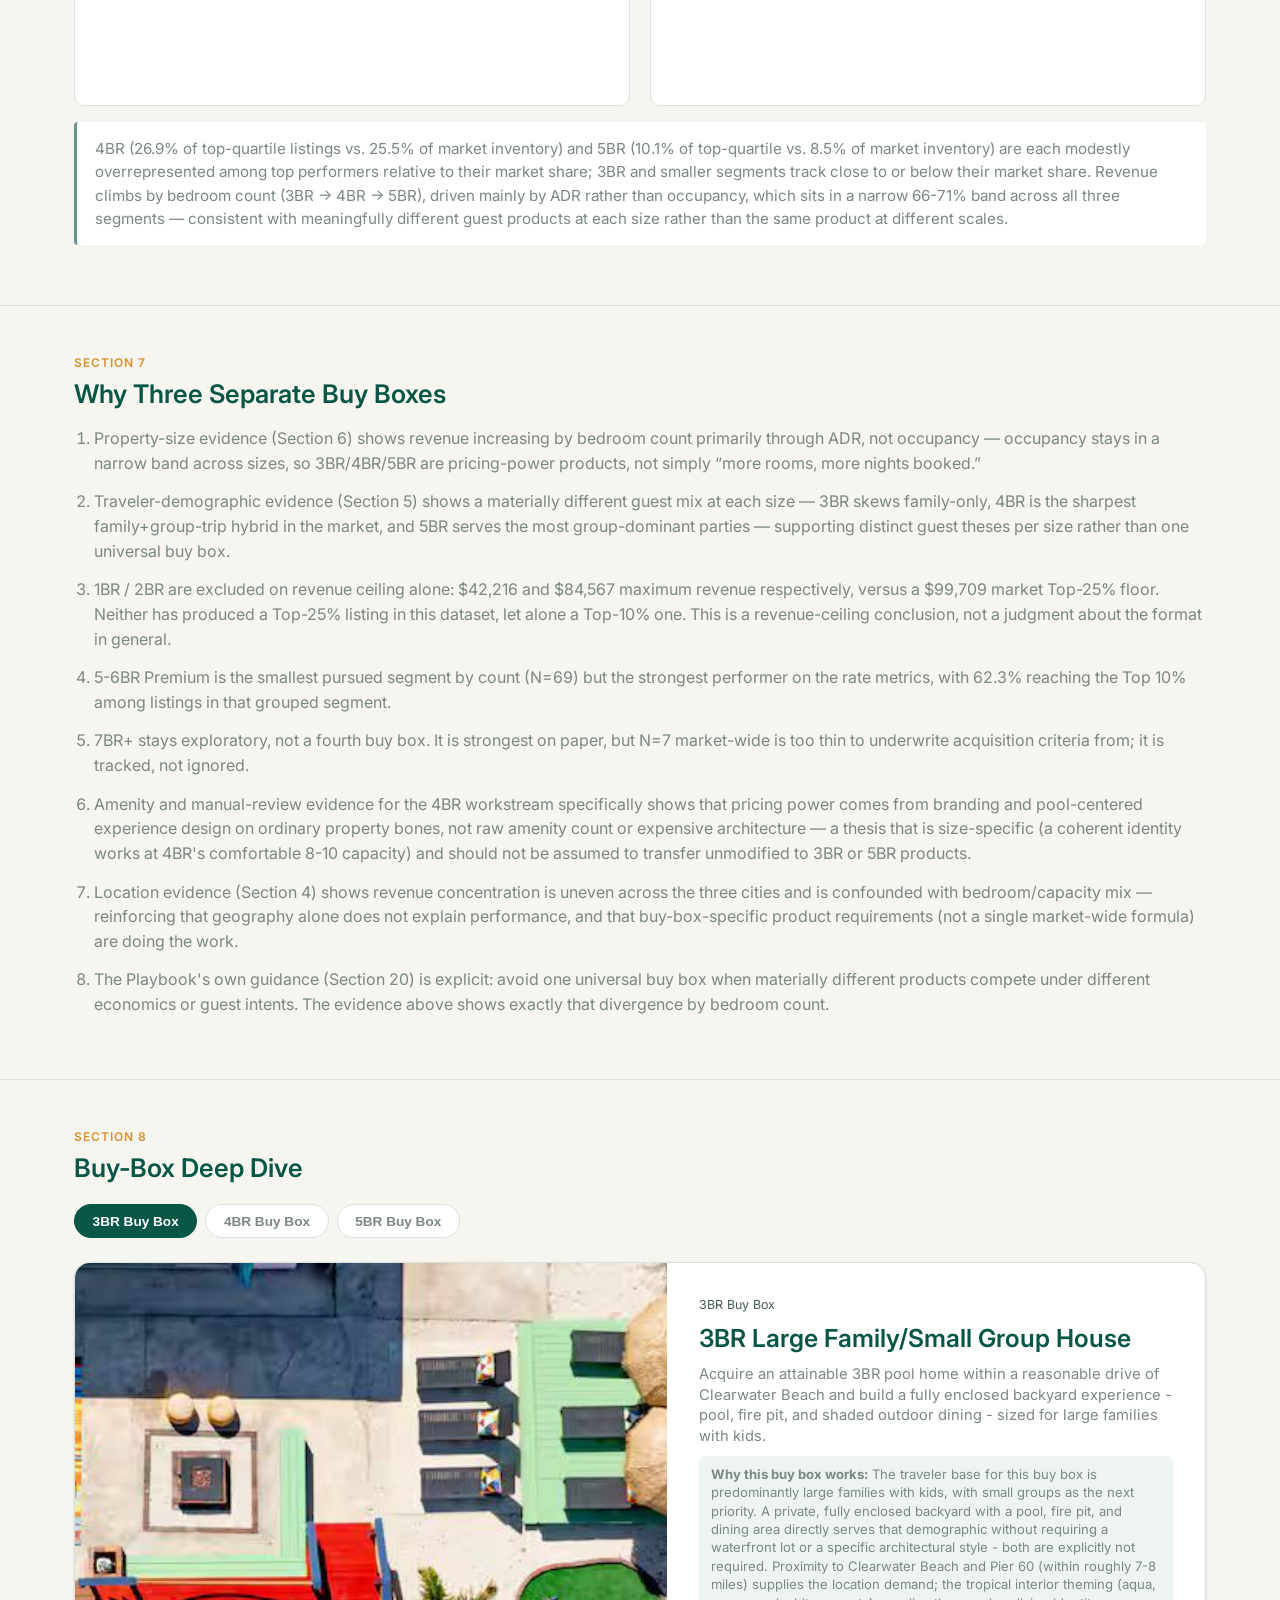
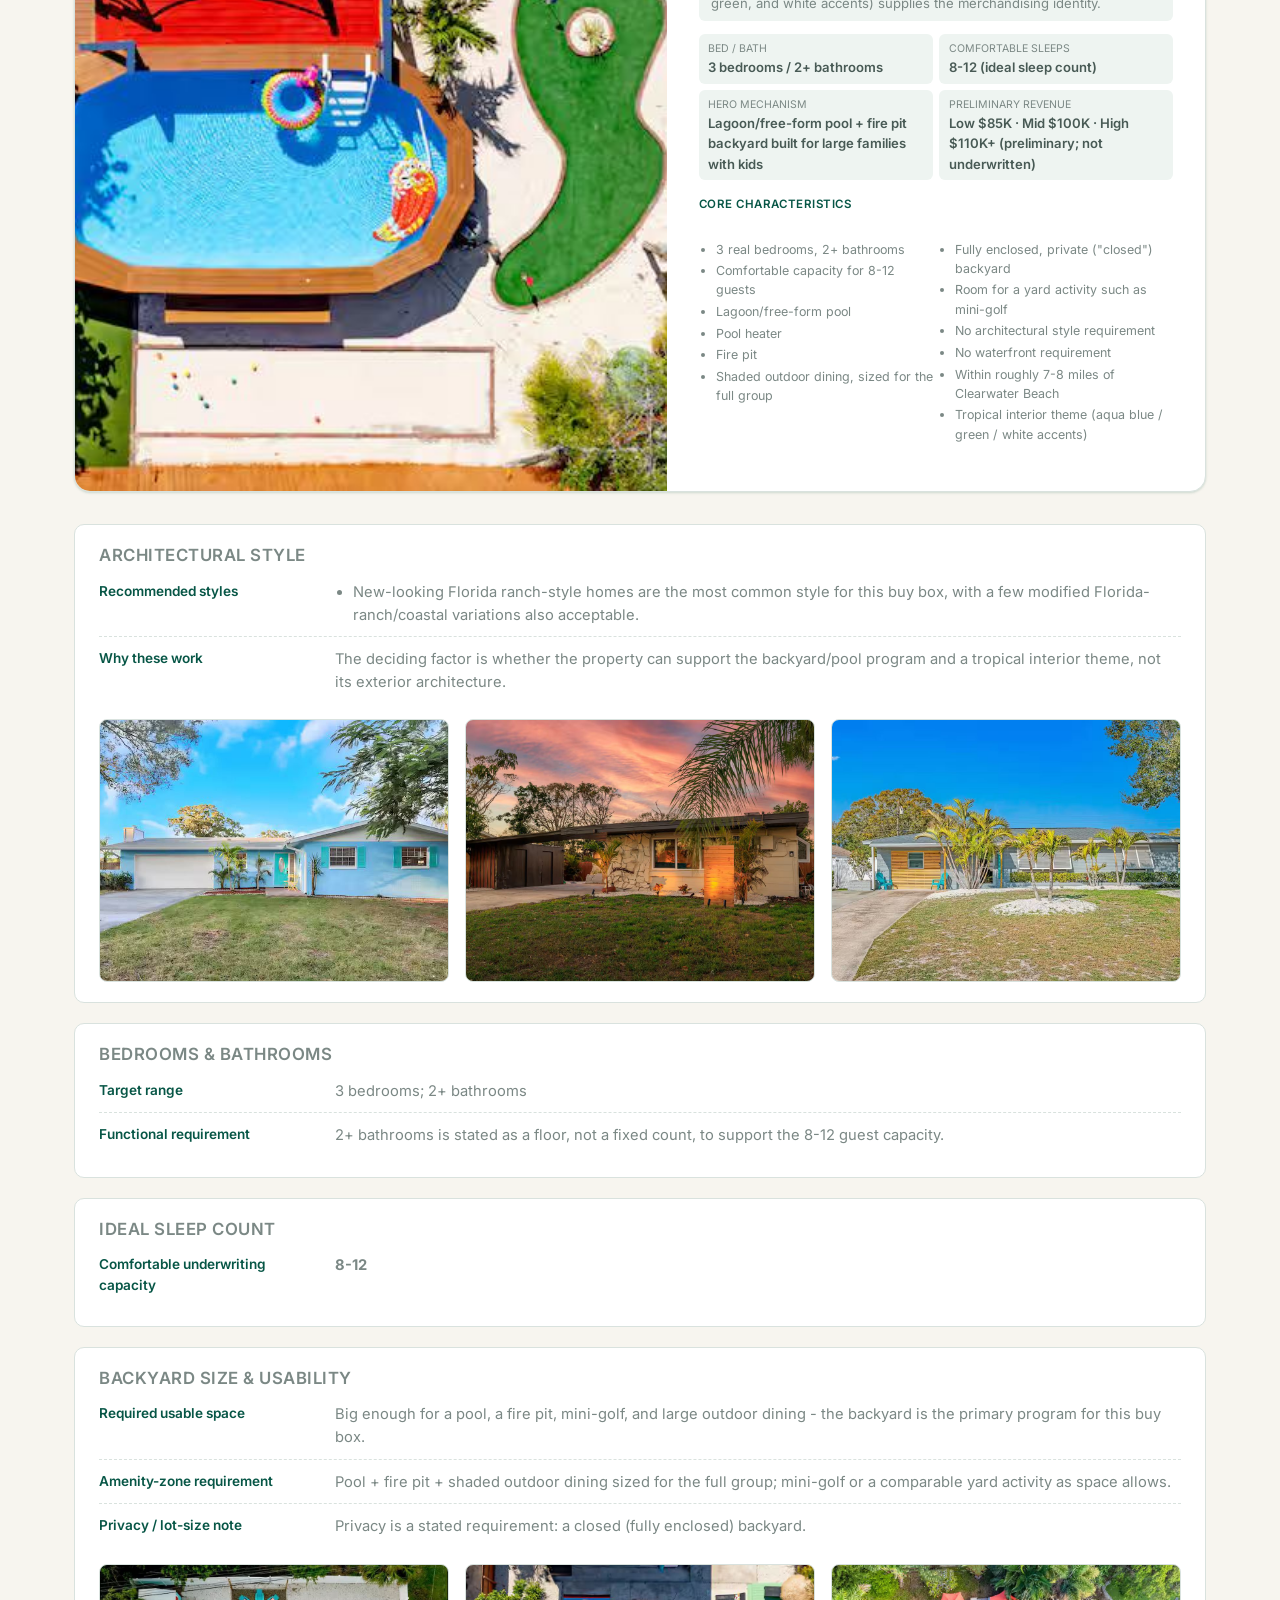
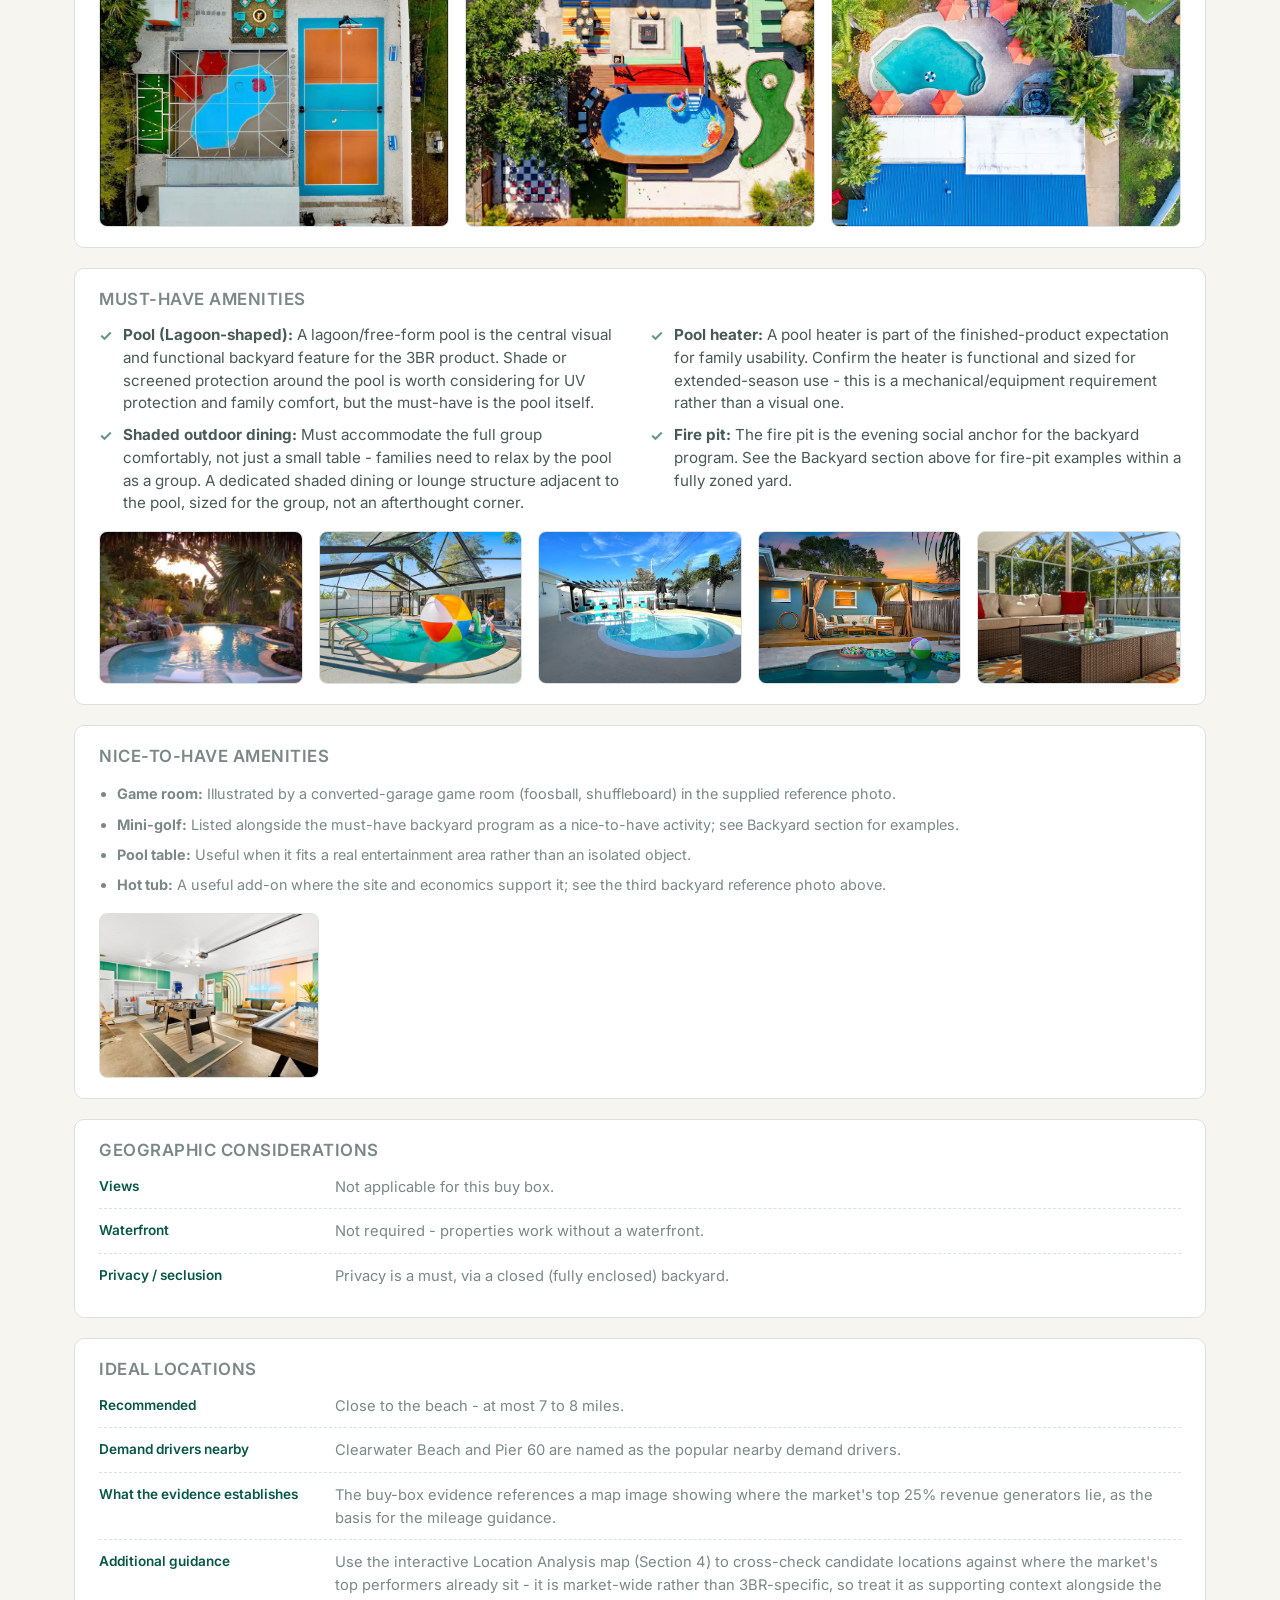
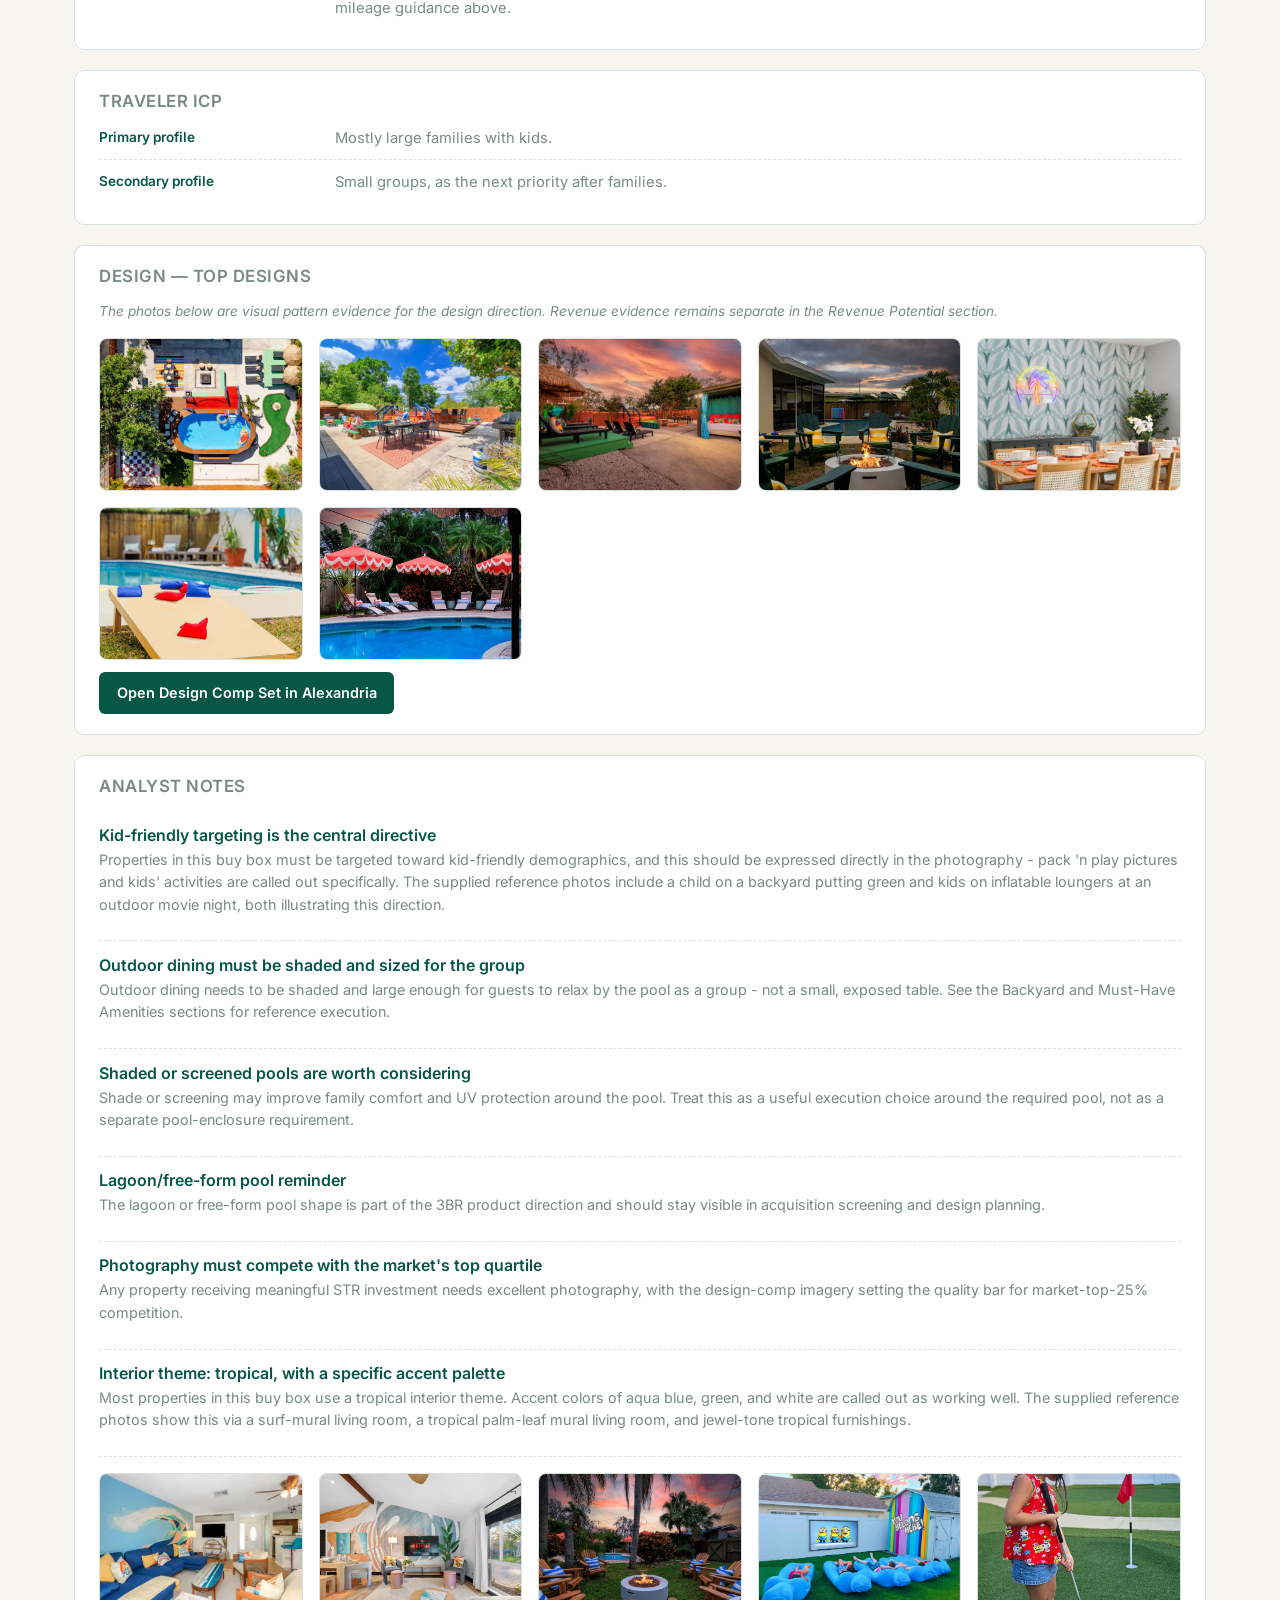
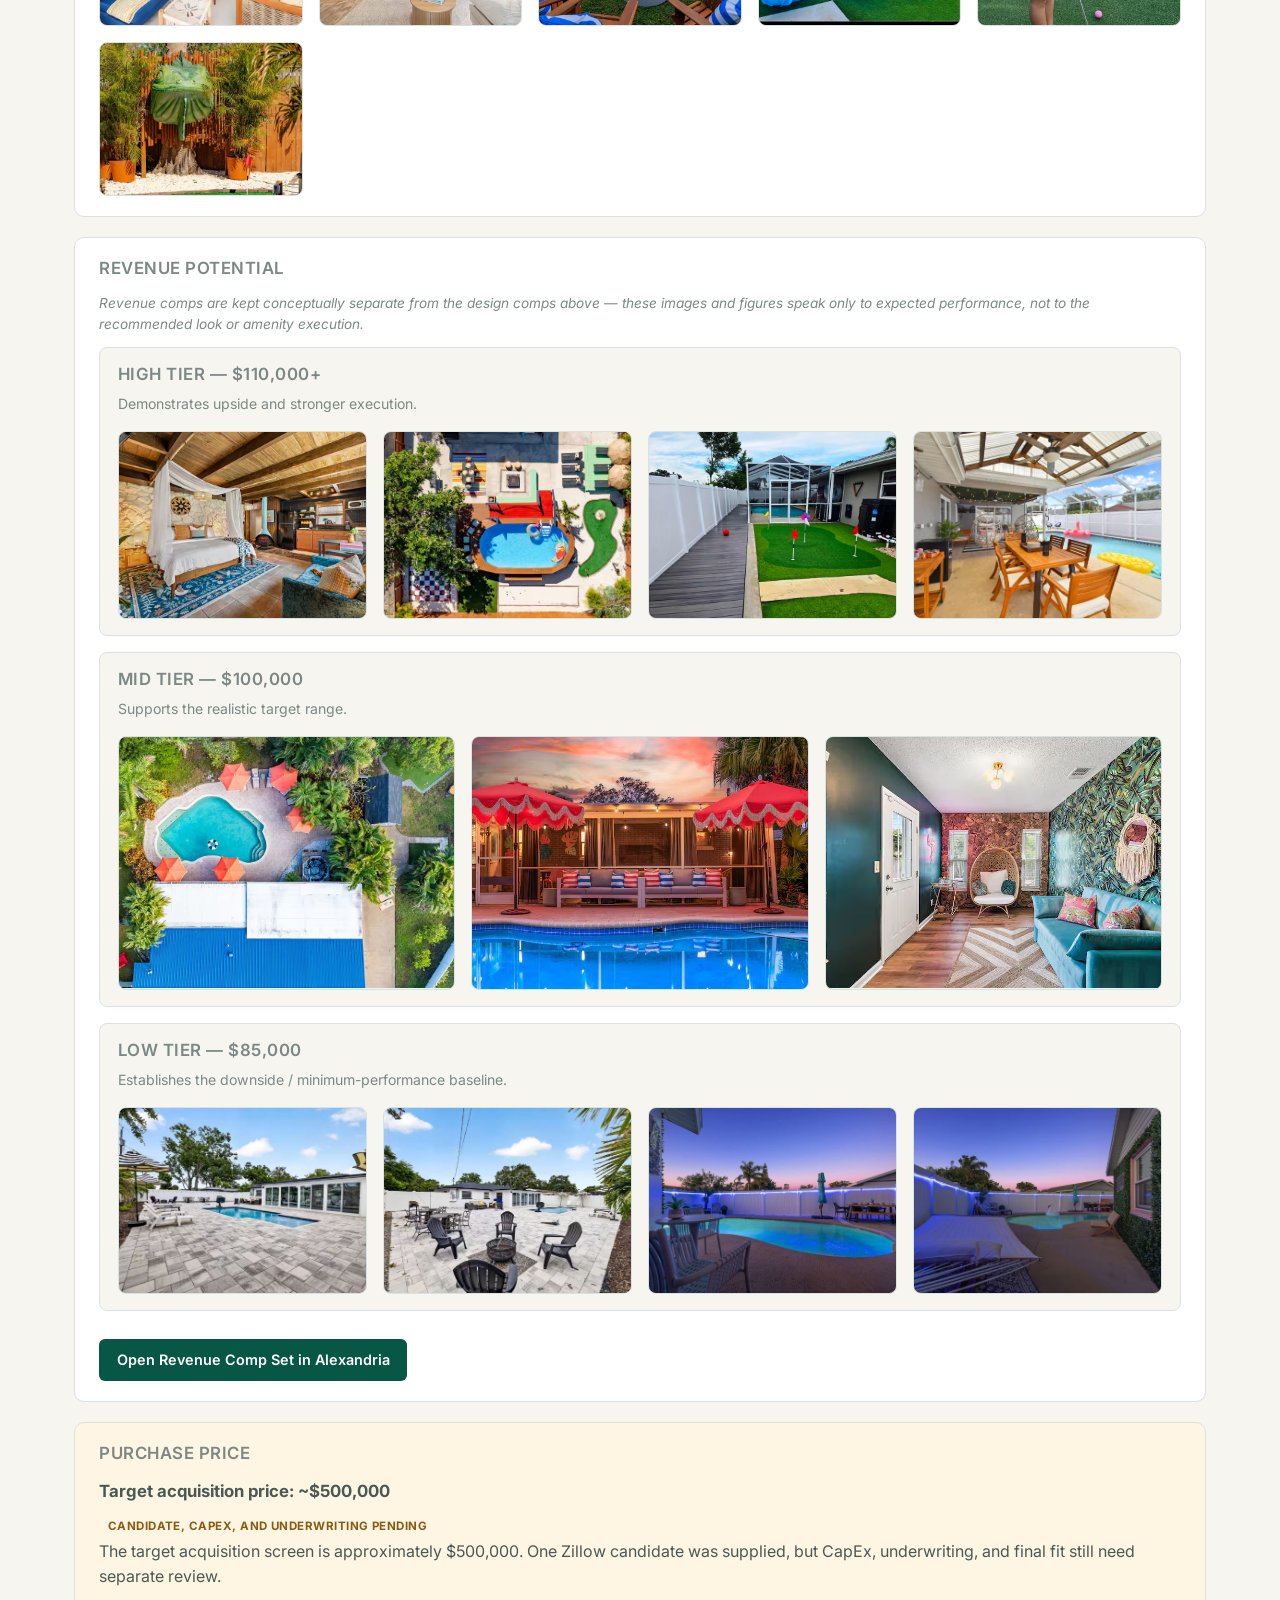
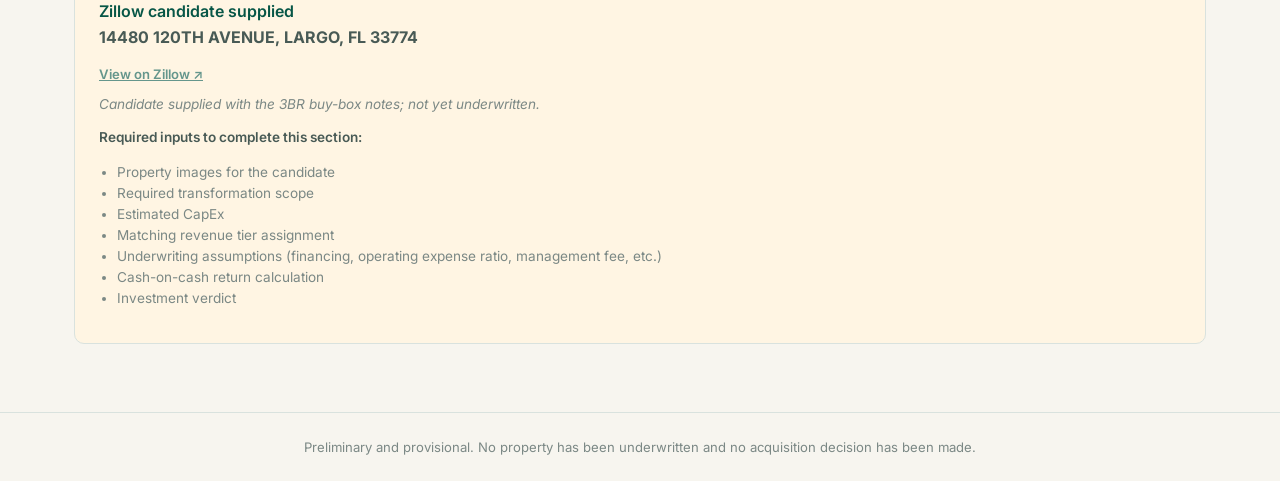
==== commit 3490429b: "Publish latest branding updates" ====
--- a/index.html
+++ b/index.html
@@ -8,12 +8,16 @@
 <link rel="preconnect" href="https://fonts.googleapis.com" />
 <link href="https://fonts.googleapis.com/css2?family=Inter:wght@400;500;600;700&display=swap" rel="stylesheet" />
 <link rel="stylesheet" href="css/styles.css" />
+<link rel="icon" type="image/webp" href="assets/branding/strsearch-logo.webp" />
 </head>
 <body>
 
 <header class="site-header">
   <div class="site-header__inner">
-    <div class="site-header__title">Clearwater–Largo–Seminole <span>Market Evaluation</span></div>
+    <div class="site-header__brand">
+      <img class="site-header__logo" src="assets/branding/strsearch-logo.webp" alt="STR Search" />
+      <div class="site-header__title">Clearwater–Largo–Seminole <span>Market Evaluation</span></div>
+    </div>
     <nav class="site-nav">
       <a href="#declaration">Buy Boxes</a>
       <a href="#market">Market</a>
--- a/css/styles.css
+++ b/css/styles.css
@@ -80,6 +80,8 @@
    ============================================================ */
 .site-header { position: sticky; top: 0; z-index: 50; background: var(--color-surface); border-bottom: 1px solid var(--color-border); }
 .site-header__inner { max-width: var(--max-width); margin: 0 auto; padding: 0.75rem 1.5rem; display: flex; align-items: center; justify-content: space-between; flex-wrap: wrap; gap: 0.75rem; }
+.site-header__brand { display: flex; align-items: center; gap: 0.625rem; }
+.site-header__logo { height: 36px; width: auto; display: block; }
 .site-header__title { font-weight: 700; color: var(--color-primary); font-size: 1rem; }
 .site-header__title span { font-weight: 400; color: var(--color-text-muted); }
 .site-nav { display: flex; gap: 1.1rem; flex-wrap: wrap; }
@@ -394,7 +396,12 @@
 .bb2-tier-preview-card__title { font-size: 0.8rem; color: var(--color-text-muted); margin: 0 0 0.3rem; }
 .bb2-tier-preview-card__revenue { font-size: 0.95rem; font-weight: 700; color: var(--color-text); margin: 0 0 0.3rem; }
 .bb2-tier-preview-card__takeaway { font-size: 0.85rem; color: var(--color-text-muted); margin: 0 0 0.5rem; }
-.bb2-badge--validated { background: var(--brand-surface); color: var(--color-primary); align-self: flex-start; margin-top: 0.4rem; }
+
+.bb2-pros-cons__label { font-size: 0.75rem; font-weight: 700; text-transform: uppercase; letter-spacing: 0.03em; margin: 0.4rem 0 0.2rem; }
+.bb2-pros-cons__label--pros { color: var(--color-primary); }
+.bb2-pros-cons__label--cons { color: var(--color-danger); }
+.bb2-pros-cons { padding-left: 1.1rem; margin: 0 0 0.3rem; font-size: 0.85rem; color: var(--color-text-muted); }
+.bb2-pros-cons li { margin-bottom: 0.2rem; }
 
 .bb2-comp-table-wrap { overflow-x: auto; margin-top: 0.5rem; max-width: 100%; }
 .bb2-comp-table { width: 100%; border-collapse: collapse; font-size: 0.92rem; }
@@ -430,8 +437,30 @@
 .bb2-rank-item .photo-figure--small { max-width: none; }
 .bb2-rank-item .img-placeholder--small { width: 160px; height: 90px; margin-top: 0.75rem; }
 
+/* ============================================================
+   5BR CompTiers workstream (2026-08-25): Comp-Set Visual Comparison
+   (Top/Mid/Low columns) + Zillow candidate list. Additive only - no
+   existing 3BR/4BR/5BR class above is redefined here.
+   ============================================================ */
+.bb2-tier-compare__category { margin-top: 1.75rem; }
+.bb2-tier-compare__category:first-of-type { margin-top: 1.25rem; }
+.bb2-tier-compare__category h5 { margin: 0 0 0.3rem; font-size: 1.05rem; color: var(--color-primary); }
+.bb2-tier-compare__grid { display: grid; grid-template-columns: repeat(3, 1fr); gap: 1rem; margin-top: 0.75rem; }
+.bb2-tier-compare__col { display: flex; flex-direction: column; gap: 0.6rem; min-width: 0; }
+.bb2-tier-compare__col-label { text-align: center; font-weight: 700; text-transform: uppercase; font-size: 0.72rem; letter-spacing: 0.04em; padding: 0.4rem; border-radius: 6px; }
+.bb2-tier-compare__col-label--high { background: color-mix(in srgb, #1f7a6c 18%, white); color: #1f7a6c; }
+.bb2-tier-compare__col-label--mid { background: color-mix(in srgb, var(--brand-gold-dark) 20%, white); color: var(--brand-gold-dark); }
+.bb2-tier-compare__col-label--low { background: color-mix(in srgb, var(--color-danger) 16%, white); color: var(--color-danger); }
+.bb2-tier-compare__property { border: 1px dashed var(--color-border); border-radius: 8px; padding: 0.5rem; }
+.bb2-tier-compare__property .dd-block__images { grid-template-columns: repeat(auto-fit, minmax(90px, 1fr)); gap: 0.4rem; margin-top: 0; }
+.bb2-tier-compare__property .photo-figure--small { max-width: none; }
+
+.bb2-zillow-candidates { list-style: none; margin: 0.5rem 0; padding: 0; display: flex; flex-direction: column; gap: 0.5rem; }
+.bb2-zillow-candidates a { font-weight: 600; }
+
 @media (max-width: 960px) {
   .bb2-playbook-grid--auto { grid-template-columns: repeat(2, 1fr); }
+  .bb2-tier-compare__grid { grid-template-columns: 1fr; }
 }
 
 @media (max-width: 600px) {
@@ -468,6 +497,11 @@
 .dd-block__images { display: grid; grid-template-columns: repeat(auto-fit, minmax(200px, 1fr)); gap: 1rem; margin-top: 1rem; }
 .photo-figure { margin: 0; display: flex; flex-direction: column; background: var(--brand-surface); border-radius: 8px; overflow: hidden; border: 1px solid var(--color-border); }
 .photo-figure--small { max-width: 220px; }
+/* Ideal Sleep Count's bed photos use the `--small` treatment but read a little
+   cramped at the default small cap, so this scoped override (added when a third
+   bunk-bed photo joined the row) sizes them up slightly without touching every
+   other `--small` gallery on the page (Must-Have Amenities strips, etc.). */
+.bb2-sleep-count-block .photo-figure--small { max-width: 280px; }
 /* A lone image in an image row (e.g. Ideal Sleep Count's single bed photo) would
    otherwise stretch to the full row width and, with the fixed 4:3 aspect ratio
    above, become disproportionately tall. Scoped to `.bb2` only - 3BR's own
